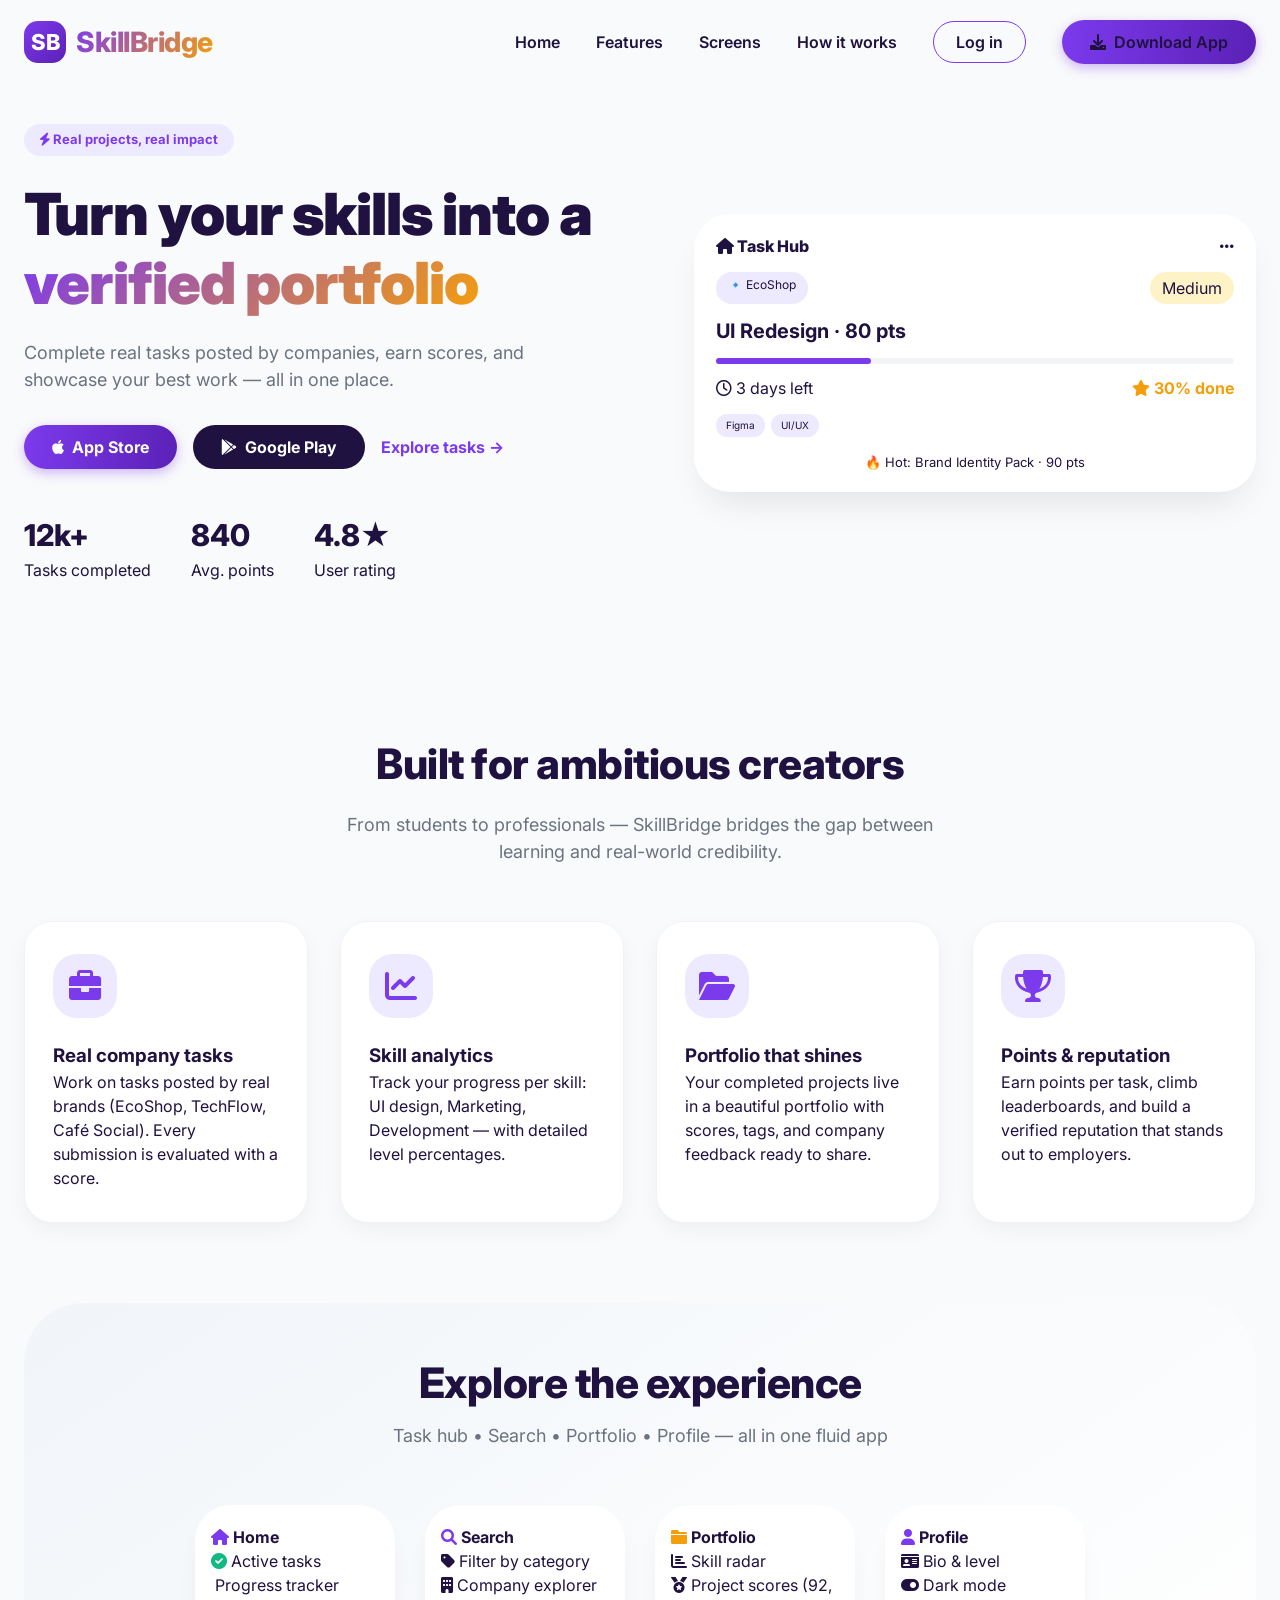
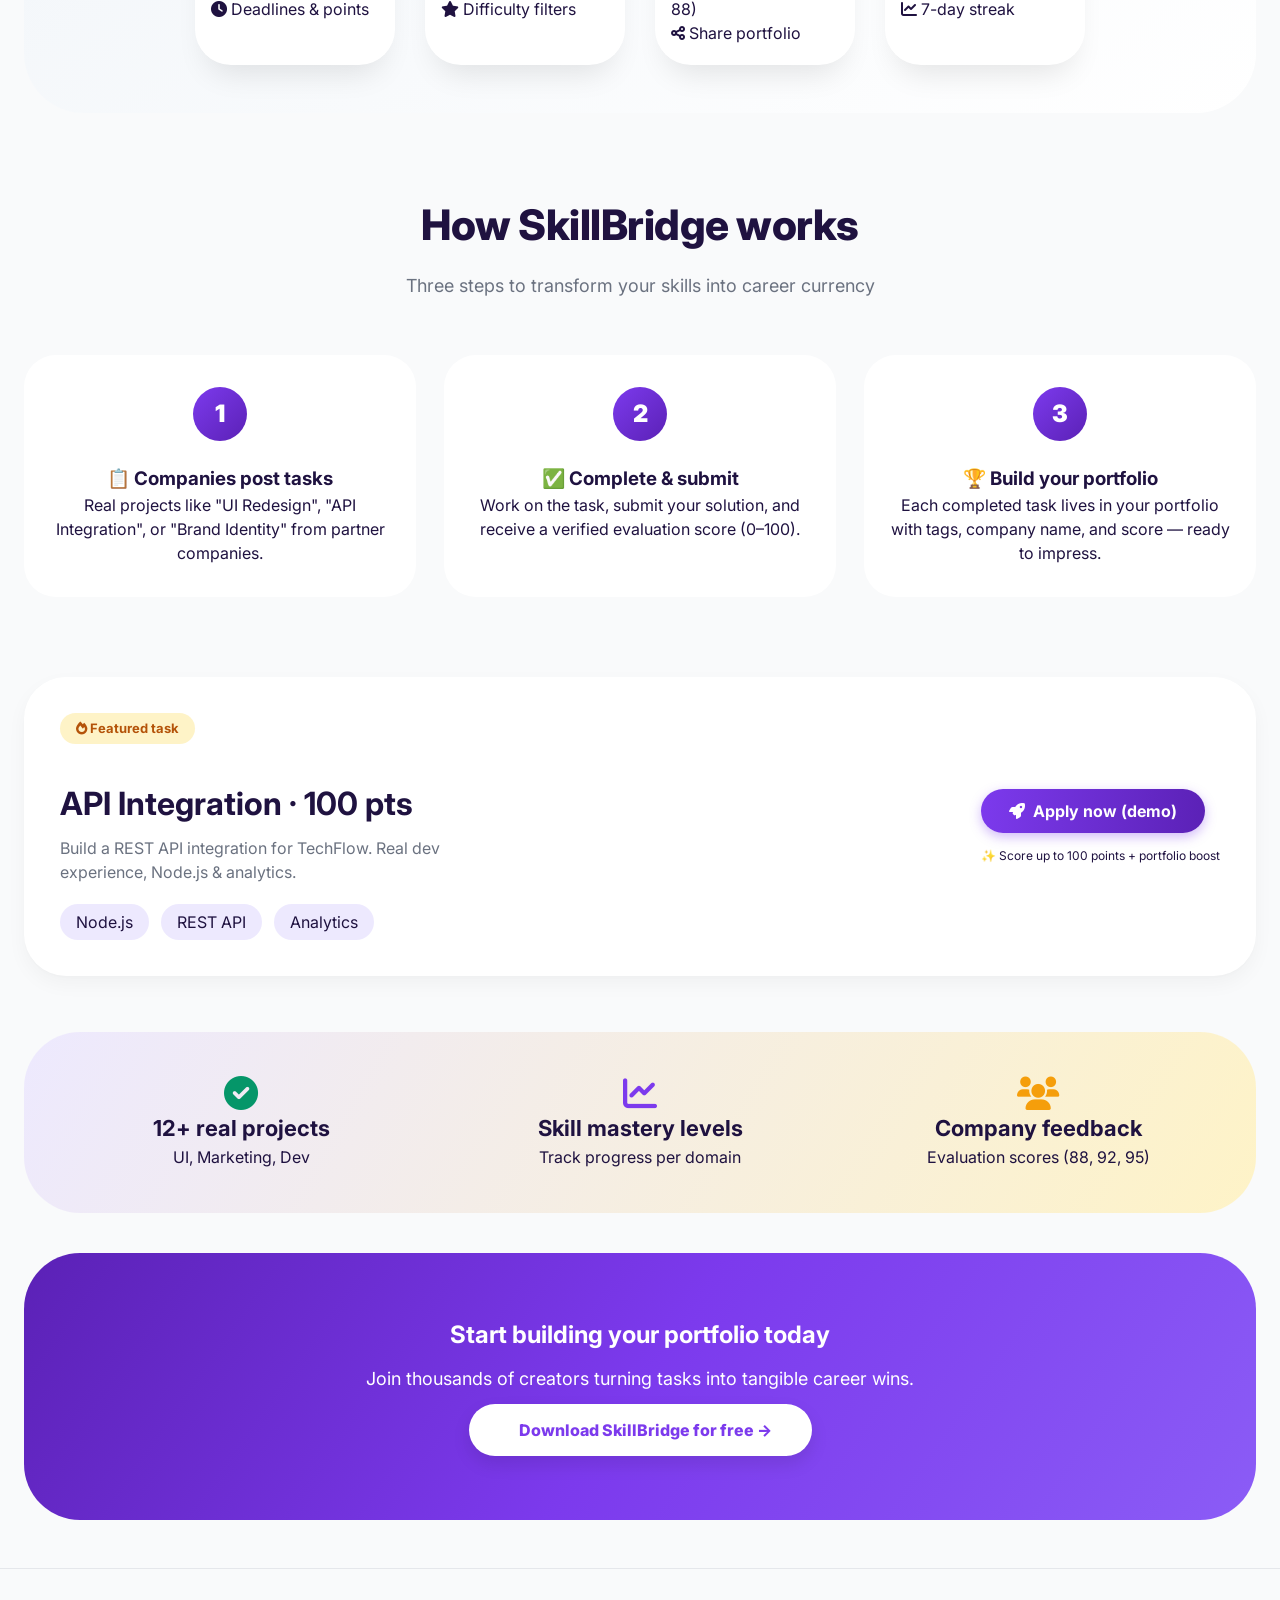
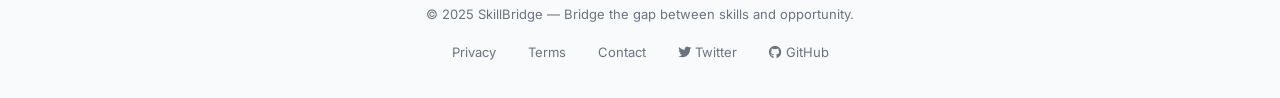
==== index.html @ 50654718 "Add files via upload" ====
<!DOCTYPE html>
<html lang="en">
<head>
  <meta charset="UTF-8">
  <meta name="viewport" content="width=device-width, initial-scale=1.0, viewport-fit=cover">
  <title>SkillBridge — Real Skills, Real Portfolio | Animated Website</title>
  <!-- Google Fonts + Inter -->
  <link href="https://fonts.googleapis.com/css2?family=Inter:opsz,wght@14..32,300;14..32,400;14..32,500;14..32,600;14..32,700;14..32,800;14..32,900&display=swap" rel="stylesheet">
  <!-- Font Awesome 6 -->
  <link rel="stylesheet" href="https://cdnjs.cloudflare.com/ajax/libs/font-awesome/6.0.0-beta3/css/all.min.css">
  <!-- AOS Library (Animate on Scroll) -->
  <link href="https://unpkg.com/aos@2.3.1/dist/aos.css" rel="stylesheet">
  <style>
    * {
      margin: 0;
      padding: 0;
      box-sizing: border-box;
    }

    body {
      font-family: 'Inter', sans-serif;
      background-color: #F9FAFB;
      color: #1F1240;
      line-height: 1.5;
      overflow-x: hidden;
    }

    /* design tokens */
    :root {
      --purple: #7C3AED;
      --purple-dark: #5B21B6;
      --purple-light: #EDE9FE;
      --gold: #F59E0B;
      --gold-light: #FEF3C7;
      --dark: #1F1240;
      --gray: #6B7280;
      --gray-bg: #F9FAFB;
      --white: #FFFFFF;
      --shadow-sm: 0 8px 20px rgba(0, 0, 0, 0.04), 0 2px 4px rgba(0, 0, 0, 0.02);
      --shadow-md: 0 20px 35px -12px rgba(0, 0, 0, 0.1);
      --transition-smooth: all 0.4s cubic-bezier(0.2, 0.9, 0.4, 1.1);
    }

    .container {
      max-width: 1280px;
      margin: 0 auto;
      padding: 0 24px;
    }

    /* animations & transitions */
    @keyframes float {
      0% { transform: translateY(0px); }
      50% { transform: translateY(-12px); }
      100% { transform: translateY(0px); }
    }

    @keyframes fadeInUp {
      from {
        opacity: 0;
        transform: translateY(40px);
      }
      to {
        opacity: 1;
        transform: translateY(0);
      }
    }

    @keyframes pulseGlow {
      0% { box-shadow: 0 0 0 0 rgba(124, 58, 237, 0.4); }
      70% { box-shadow: 0 0 0 12px rgba(124, 58, 237, 0); }
      100% { box-shadow: 0 0 0 0 rgba(124, 58, 237, 0); }
    }

    .animate-float {
      animation: float 4s ease-in-out infinite;
    }
    a{
      text-decoration: none;
    }
    /* navbar */
    .navbar {
      display: flex;
      justify-content: space-between;
      align-items: center;
      padding: 20px 0;
      flex-wrap: wrap;
      gap: 20px;
      transition: var(--transition-smooth);
    }

    .logo {
      display: flex;
      align-items: center;
      gap: 10px;
      cursor: pointer;
      transition: transform 0.2s ease;
    }
    .logo:hover { transform: scale(1.02); }

    .logo-icon {
      background: linear-gradient(135deg, var(--purple), var(--purple-dark));
      width: 42px;
      height: 42px;
      border-radius: 14px;
      display: flex;
      align-items: center;
      justify-content: center;
      font-weight: 800;
      font-size: 22px;
      color: white;
      transition: all 0.3s;
    }

    .logo-text {
      font-size: 28px;
      font-weight: 800;
      letter-spacing: -0.5px;
      background: linear-gradient(120deg, var(--purple), var(--gold));
      background-clip: text;
      -webkit-background-clip: text;
      color: transparent;
    }

    .nav-links {
      display: flex;
      gap: 36px;
      align-items: center;
      flex-wrap: wrap;
    }

    .nav-links a {
      text-decoration: none;
      font-weight: 600;
      color: var(--dark);
      transition: all 0.2s;
      position: relative;
    }

    .nav-links a:after {
      content: '';
      position: absolute;
      bottom: -6px;
      left: 0;
      width: 0%;
      height: 2px;
      background: var(--purple);
      transition: width 0.25s ease;
    }

    .nav-links a:hover:after {
      width: 100%;
    }

    .nav-links a:hover {
      color: var(--purple);
    }

    .btn-outline {
      border: 1.8px solid var(--purple);
      padding: 8px 22px;
      border-radius: 40px;
      color: var(--purple);
      background: transparent;
      font-weight: 700;
      transition: all 0.25s;
    }
    .btn-outline:hover {
      background: var(--purple);
      color: white;
      transform: translateY(-2px);
    }

    .btn-primary {
      background: linear-gradient(95deg, var(--purple), var(--purple-dark));
      color: white;
      padding: 10px 28px;
      border-radius: 40px;
      font-weight: 700;
      border: none;
      transition: all 0.3s ease;
      display: inline-flex;
      align-items: center;
      gap: 8px;
      box-shadow: 0 4px 12px rgba(124, 58, 237, 0.35);
      cursor: pointer;
    }
    .btn-primary:hover {
      transform: translateY(-3px);
      box-shadow: 0 12px 24px rgb(249, 248, 250);
   
    }

    /* Hero */
    .hero {
      display: flex;
      flex-wrap: wrap;
      align-items: center;
      justify-content: space-between;
      gap: 48px;
      padding: 40px 0 70px;
    }

    .hero-left {
      flex: 1.2;
      animation: fadeInUp 0.7s ease-out;
    }

    .hero-badge {
      background: var(--purple-light);
      display: inline-block;
      padding: 6px 16px;
      border-radius: 40px;
      color: var(--purple);
      font-weight: 700;
      font-size: 13px;
      margin-bottom: 24px;
      transition: all 0.2s;
    }

    .hero-left h1 {
      font-size: clamp(38px, 5vw, 58px);
      font-weight: 900;
      line-height: 1.2;
      letter-spacing: -1px;
      margin-bottom: 20px;
    }

    .gradient-text {
      background: linear-gradient(135deg, var(--purple), var(--gold));
      background-clip: text;
      -webkit-background-clip: text;
      color: transparent;
      animation: pulseGlow 2s infinite;
    }

    .hero-desc {
      font-size: 18px;
      color: var(--gray);
      max-width: 520px;
      margin-bottom: 32px;
      line-height: 1.5;
    }

    .cta-group {
      display: flex;
      flex-wrap: wrap;
      gap: 16px;
      align-items: center;
    }

    .hero-stats {
      display: flex;
      gap: 40px;
      margin-top: 44px;
    }

    .stat-block {
      transition: transform 0.2s;
    }
    .stat-block:hover { transform: translateY(-4px); }

    .stat-block h3 {
      font-size: 30px;
      font-weight: 800;
      color: var(--dark);
    }

    .hero-right {
      flex: 1;
      background: var(--white);
      border-radius: 36px;
      box-shadow: var(--shadow-md);
      padding: 20px 22px;
      transition: all 0.4s;
      animation: fadeInUp 0.7s 0.1s backwards;
    }
    .hero-right:hover {
      transform: scale(1.01) translateY(-5px);
      box-shadow: 0 28px 40px -18px rgba(0,0,0,0.2);
    }

    /* sections */
    .section {
      padding: 80px 0;
    }

    .section-title {
      text-align: center;
      font-size: clamp(28px, 4vw, 42px);
      font-weight: 800;
      letter-spacing: -0.5px;
      margin-bottom: 16px;
    }

    .section-sub {
      text-align: center;
      color: var(--gray);
      max-width: 620px;
      margin: 0 auto 56px;
      font-size: 18px;
    }

    .features-grid {
      display: grid;
      grid-template-columns: repeat(auto-fit, minmax(280px, 1fr));
      gap: 32px;
    }

    .feature-card {
      background: white;
      border-radius: 28px;
      padding: 32px 28px;
      transition: var(--transition-smooth);
      box-shadow: var(--shadow-sm);
      border: 1px solid #f0f2f8;
    }
    .feature-card:hover {
      transform: translateY(-10px);
      box-shadow: var(--shadow-md);
      border-color: var(--purple-light);
    }

    .feature-icon {
      background: var(--purple-light);
      width: 64px;
      height: 64px;
      border-radius: 24px;
      display: flex;
      align-items: center;
      justify-content: center;
      margin-bottom: 24px;
      font-size: 32px;
      color: var(--purple);
      transition: 0.3s;
    }
    .feature-card:hover .feature-icon {
      background: var(--purple);
      color: white;
      transform: rotateY(180deg);
    }

    /* screens showcase */
    .screens-showcase {
      background: linear-gradient(145deg, #F1F5F9, #FFFFFF);
      border-radius: 60px;
      padding: 48px 24px;
      transition: all 0.3s;
    }

    .mockup-phone-strip {
      display: flex;
      flex-wrap: wrap;
      justify-content: center;
      gap: 30px;
      margin-top: 20px;
    }

    .phone-mock {
      background: white;
      width: 200px;
      border-radius: 36px;
      padding: 20px 16px;
      box-shadow: 0 20px 30px -12px rgba(0,0,0,0.1);
      transition: all 0.35s ease;
      cursor: default;
    }
    .phone-mock:hover {
      transform: translateY(-12px) scale(1.02);
      box-shadow: 0 28px 36px -12px rgba(124,58,237,0.2);
    }

    .steps-container {
      display: flex;
      flex-wrap: wrap;
      justify-content: space-between;
      gap: 28px;
    }

    .step {
      flex: 1;
      background: white;
      border-radius: 32px;
      padding: 32px 24px;
      text-align: center;
      transition: all 0.3s;
    }
    .step:hover {
      transform: translateY(-8px);
      background: linear-gradient(145deg, #fff, #FCF7FF);
      box-shadow: var(--shadow-md);
    }

    .step-num {
      background: linear-gradient(135deg, var(--purple), var(--purple-dark));
      width: 54px;
      height: 54px;
      border-radius: 30px;
      display: inline-flex;
      align-items: center;
      justify-content: center;
      color: white;
      font-weight: 900;
      font-size: 24px;
      margin-bottom: 24px;
      transition: 0.2s;
    }

    /* CTA final */
    .cta-final {
      background: linear-gradient(125deg, var(--purple-dark), var(--purple), #8B5CF6);
      border-radius: 56px;
      padding: 64px 40px;
      text-align: center;
      color: white;
      margin-bottom: 48px;
      transition: transform 0.3s;
    }
    .cta-final:hover {
      transform: scale(1.01);
    }

    .btn-white {
      background: white;
      color: var(--purple);
      padding: 14px 40px;
      border-radius: 60px;
      font-weight: 800;
      display: inline-flex;
      align-items: center;
      gap: 10px;
      font-size: 16px;
      transition: all 0.3s;
      box-shadow: 0 8px 18px rgba(0,0,0,0.1);
    }
    .btn-white:hover {
      transform: translateY(-4px);
      gap: 14px;
      background: #fef9e8;
    }

    footer {
      border-top: 1px solid #E5E7EB;
      padding: 36px 0;
      text-align: center;
      color: var(--gray);
      font-size: 13px;
    }

    /* responsive */
    @media (max-width: 768px) {
      .container { padding: 0 20px; }
      .navbar { flex-direction: column; }
      .nav-links { justify-content: center; gap: 24px; }
      .hero { flex-direction: column; text-align: center; }
      .hero-desc { margin-left: auto; margin-right: auto; }
      .cta-group { justify-content: center; }
      .hero-stats { justify-content: center; }
      .steps-container { flex-direction: column; }
      .section { padding: 50px 0; }
      .phone-mock { width: 170px; }
    }

    @media (max-width: 480px) {
      .phone-mock { width: 140px; padding: 16px 12px; }
      .btn-primary, .btn-outline { padding: 6px 18px; font-size: 14px; }
    }

    /* loader animation */
    .loading-fade {
      animation: fadeIn 0.8s ease;
    }
    @keyframes fadeIn {
      from { opacity: 0; }
      to { opacity: 1; }
    }
  </style>
</head>
<body>

  <div class="container loading-fade">
    <!-- Navigation with animation on scroll handled by data-aos -->
    <div class="navbar" data-aos="fade-down" data-aos-duration="800">
      <div class="logo">
        <div class="logo-icon">SB</div>
        <div class="logo-text">SkillBridge</div>
      </div>
      <div class="nav-links">
        <a href="#">Home</a>
        <a href="#features">Features</a>
        <a href="#screens">Screens</a>
        <a href="#howitworks">How it works</a>
        <a href="#" class="btn-outline">Log in</a>
        <a href="#" class="btn-primary"><i class="fas fa-download"></i> Download App</a>
      </div>
    </div>

    <!-- Hero Section -->
    <div class="hero">
      <div class="hero-left" data-aos="fade-right" data-aos-duration="900">
        <span class="hero-badge"><i class="fas fa-bolt"></i> Real projects, real impact</span>
        <h1>Turn your skills into a <span class="gradient-text">verified portfolio</span></h1>
        <p class="hero-desc">Complete real tasks posted by companies, earn scores, and showcase your best work — all in one place.</p>
        <div class="cta-group">
          <a href="#" class="btn-primary"><i class="fab fa-apple"></i> App Store</a>
          <a href="#" class="btn-primary" style="background: #1F1240; box-shadow: none;"><i class="fab fa-google-play"></i> Google Play</a>
          <a href="#" style="color: var(--purple); font-weight: 700;">Explore tasks →</a>
        </div>
        <div class="hero-stats">
          <div class="stat-block"><h3>12k+</h3><p>Tasks completed</p></div>
          <div class="stat-block"><h3>840</h3><p>Avg. points</p></div>
          <div class="stat-block"><h3>4.8★</h3><p>User rating</p></div>
        </div>
      </div>
      <div class="hero-right animate-float" data-aos="fade-left" data-aos-duration="900">
        <div class="mockup-card">
          <div style="display: flex; justify-content: space-between; margin-bottom: 14px;">
            <span style="font-weight:800"><i class="fas fa-home"></i> Task Hub</span>
            <span><i class="fas fa-ellipsis-h"></i></span>
          </div>
          <div>
            <div style="display: flex; justify-content: space-between; margin-bottom: 12px;">
              <span style="background:#EDE9FE; padding:4px 12px; border-radius: 20px; font-size:12px;">🔹 EcoShop</span>
              <span style="background:#FEF3C7; padding:4px 12px; border-radius: 20px;">Medium</span>
            </div>
            <h3 style="font-size: 20px; margin-bottom: 12px;">UI Redesign · 80 pts</h3>
            <div style="height: 6px; background:#F3F4F6; border-radius: 10px; margin: 12px 0;"><div style="width:30%; height:6px; background:var(--purple); border-radius: 10px;"></div></div>
            <div style="display: flex; justify-content: space-between;"><span><i class="far fa-clock"></i> 3 days left</span><span style="font-weight:700; color:var(--gold)"><i class="fas fa-star"></i> 30% done</span></div>
            <div style="margin-top: 14px; display: flex; gap: 6px;"><span style="background:#EDE9FE; padding:4px 10px; border-radius: 20px; font-size:10px;">Figma</span><span style="background:#EDE9FE; padding:4px 10px; border-radius: 20px; font-size:10px;">UI/UX</span></div>
          </div>
        </div>
        <div style="margin-top: 16px; text-align: center; font-size: 13px;">🔥 Hot: Brand Identity Pack · 90 pts</div>
      </div>
    </div>
  </div>

  <!-- Features Section -->
  <div class="section" id="features">
    <div class="container">
      <div class="section-title" data-aos="fade-up">Built for ambitious creators</div>
      <div class="section-sub" data-aos="fade-up" data-aos-delay="100">From students to professionals — SkillBridge bridges the gap between learning and real-world credibility.</div>
      <div class="features-grid">
        <div class="feature-card" data-aos="zoom-in" data-aos-delay="150"><div class="feature-icon"><i class="fas fa-briefcase"></i></div><h3>Real company tasks</h3><p>Work on tasks posted by real brands (EcoShop, TechFlow, Café Social). Every submission is evaluated with a score.</p></div>
        <div class="feature-card" data-aos="zoom-in" data-aos-delay="250"><div class="feature-icon"><i class="fas fa-chart-line"></i></div><h3>Skill analytics</h3><p>Track your progress per skill: UI design, Marketing, Development — with detailed level percentages.</p></div>
        <div class="feature-card" data-aos="zoom-in" data-aos-delay="350"><div class="feature-icon"><i class="fas fa-folder-open"></i></div><h3>Portfolio that shines</h3><p>Your completed projects live in a beautiful portfolio with scores, tags, and company feedback ready to share.</p></div>
        <div class="feature-card" data-aos="zoom-in" data-aos-delay="450"><div class="feature-icon"><i class="fas fa-trophy"></i></div><h3>Points & reputation</h3><p>Earn points per task, climb leaderboards, and build a verified reputation that stands out to employers.</p></div>
      </div>
    </div>
  </div>

  <!-- Screens showcase -->
  <div class="container" id="screens">
    <div class="screens-showcase" data-aos="flip-up" data-aos-duration="800">
      <div class="section-title" style="margin-bottom: 8px;">Explore the experience</div>
      <div class="section-sub">Task hub • Search • Portfolio • Profile — all in one fluid app</div>
      <div class="mockup-phone-strip">
        <div class="phone-mock" data-aos="fade-up" data-aos-delay="100"><h4><i class="fas fa-home" style="color:#7C3AED;"></i> Home</h4><ul style="list-style:none"><li><i class="fas fa-check-circle" style="color:#10B981;"></i> Active tasks</li><li><i class="fas fa-chart-simple"></i> Progress tracker</li><li><i class="fas fa-clock"></i> Deadlines & points</li></ul></div>
        <div class="phone-mock" data-aos="fade-up" data-aos-delay="200"><h4><i class="fas fa-search" style="color:#7C3AED;"></i> Search</h4><ul style="list-style:none"><li><i class="fas fa-tag"></i> Filter by category</li><li><i class="fas fa-building"></i> Company explorer</li><li><i class="fas fa-star"></i> Difficulty filters</li></ul></div>
        <div class="phone-mock" data-aos="fade-up" data-aos-delay="300"><h4><i class="fas fa-folder" style="color:#F59E0B;"></i> Portfolio</h4><ul style="list-style:none"><li><i class="fas fa-chart-bar"></i> Skill radar</li><li><i class="fas fa-medal"></i> Project scores (92, 88)</li><li><i class="fas fa-share-alt"></i> Share portfolio</li></ul></div>
        <div class="phone-mock" data-aos="fade-up" data-aos-delay="400"><h4><i class="fas fa-user" style="color:#7C3AED;"></i> Profile</h4><ul style="list-style:none"><li><i class="fas fa-id-card"></i> Bio & level</li><li><i class="fas fa-toggle-on"></i> Dark mode</li><li><i class="fas fa-chart-line"></i> 7-day streak</li></ul></div>
      </div>
    </div>
  </div>

  <!-- How It Works -->
  <div class="section" id="howitworks">
    <div class="container">
      <div class="section-title" data-aos="fade-up">How SkillBridge works</div>
      <div class="section-sub" data-aos="fade-up">Three steps to transform your skills into career currency</div>
      <div class="steps-container">
        <div class="step" data-aos="fade-right" data-aos-delay="100"><div class="step-num">1</div><h3>📋 Companies post tasks</h3><p>Real projects like "UI Redesign", "API Integration", or "Brand Identity" from partner companies.</p></div>
        <div class="step" data-aos="fade-up" data-aos-delay="200"><div class="step-num">2</div><h3>✅ Complete & submit</h3><p>Work on the task, submit your solution, and receive a verified evaluation score (0–100).</p></div>
        <div class="step" data-aos="fade-left" data-aos-delay="300"><div class="step-num">3</div><h3>🏆 Build your portfolio</h3><p>Each completed task lives in your portfolio with tags, company name, and score — ready to impress.</p></div>
      </div>
    </div>
  </div>

  <!-- Live Task Preview (interactive animated) -->
  <div class="container">
    <div style="background: white; border-radius: 42px; padding: 36px; margin-bottom: 56px; box-shadow: var(--shadow-sm); transition: 0.3s;" data-aos="zoom-in-up">
      <div style="display: flex; flex-wrap: wrap; justify-content: space-between; align-items: center; gap: 28px;">
        <div>
          <span class="hero-badge" style="background: #FEF3C7; color:#B45309;"><i class="fas fa-fire"></i> Featured task</span>
          <h2 style="font-size: clamp(24px,4vw,32px); margin: 12px 0 8px;">API Integration · 100 pts</h2>
          <p style="color: var(--gray); max-width: 460px;">Build a REST API integration for TechFlow. Real dev experience, Node.js & analytics.</p>
          <div style="margin-top: 20px; display: flex; gap: 12px; flex-wrap: wrap;"><span style="background:#EDE9FE; padding:6px 16px; border-radius: 40px;">Node.js</span><span style="background:#EDE9FE; padding:6px 16px; border-radius: 40px;">REST API</span><span style="background:#EDE9FE; padding:6px 16px; border-radius: 40px;">Analytics</span></div>
        </div>
        <div>
          <div class="btn-primary" style="cursor: pointer; animation: pulseGlow 1.8s infinite;" onclick="alert('✨ Demo: You would apply to this real task!')"><i class="fas fa-rocket"></i> Apply now (demo)</div>
          <p style="font-size: 12px; margin-top: 14px;">✨ Score up to 100 points + portfolio boost</p>
        </div>
      </div>
    </div>
  </div>

  <!-- Stats highlight with transition -->
  <div class="container">
    <div style="display: flex; flex-wrap: wrap; gap: 28px; justify-content: space-between; background: linear-gradient(120deg, #EDE9FE, #FEF3C7); border-radius: 56px; padding: 44px 32px; margin-bottom: 40px;" data-aos="fade-up">
      <div style="flex:1; text-align: center;"><i class="fas fa-check-circle" style="color: #059669; font-size: 34px;"></i><br><strong style="font-size: 22px;">12+ real projects</strong><br><span>UI, Marketing, Dev</span></div>
      <div style="flex:1; text-align: center;"><i class="fas fa-chart-line" style="color: #7C3AED; font-size: 34px;"></i><br><strong style="font-size: 22px;">Skill mastery levels</strong><br><span>Track progress per domain</span></div>
      <div style="flex:1; text-align: center;"><i class="fas fa-users" style="color: #F59E0B; font-size: 34px;"></i><br><strong style="font-size: 22px;">Company feedback</strong><br><span>Evaluation scores (88, 92, 95)</span></div>
    </div>
  </div>

  <!-- Final CTA -->
  <div class="container">
    <div class="cta-final" data-aos="flip-left">
      <h2>Start building your portfolio today</h2>
      <p style="font-size: 18px; max-width: 560px; margin: 12px auto;">Join thousands of creators turning tasks into tangible career wins.</p>
      <div class="btn-white" style="cursor: pointer;" onclick="alert('🚀 SkillBridge – download available on iOS & Android!')"><i class="fab fa-expo"></i> Download SkillBridge for free →</div>
    </div>
  </div>

  <footer>
    <div class="container">
      <p>© 2025 SkillBridge — Bridge the gap between skills and opportunity.</p>
      <div style="margin-top: 18px; display: flex; justify-content: center; gap: 32px; flex-wrap: wrap;"><span>Privacy</span><span>Terms</span><span>Contact</span><span><i class="fab fa-twitter"></i> Twitter</span><span><i class="fab fa-github"></i> GitHub</span></div>
    </div>
  </footer>

  <!-- Scripts AOS + Smooth scroll -->
  <script src="https://unpkg.com/aos@2.3.1/dist/aos.js"></script>
  <script>
    AOS.init({
      duration: 800,
      once: true,
      offset: 100,
      easing: 'ease-out-cubic',
    });
    document.querySelectorAll('a[href^="#"]').forEach(anchor => {
      anchor.addEventListener('click', function(e) {
        const targetId = this.getAttribute('href');
        if (targetId === "#" || targetId === "") return;
        const targetElement = document.querySelector(targetId);
        if (targetElement) {
          e.preventDefault();
          targetElement.scrollIntoView({ behavior: 'smooth', block: 'start' });
        }
      });
    });
    // additional dynamic hover animations
    const btns = document.querySelectorAll('.btn-primary, .btn-white, .btn-outline');
    btns.forEach(btn => {
      btn.addEventListener('mouseenter', (e) => { e.currentTarget.style.transition = 'all 0.2s'; });
    });
  </script>
</body>
</html>
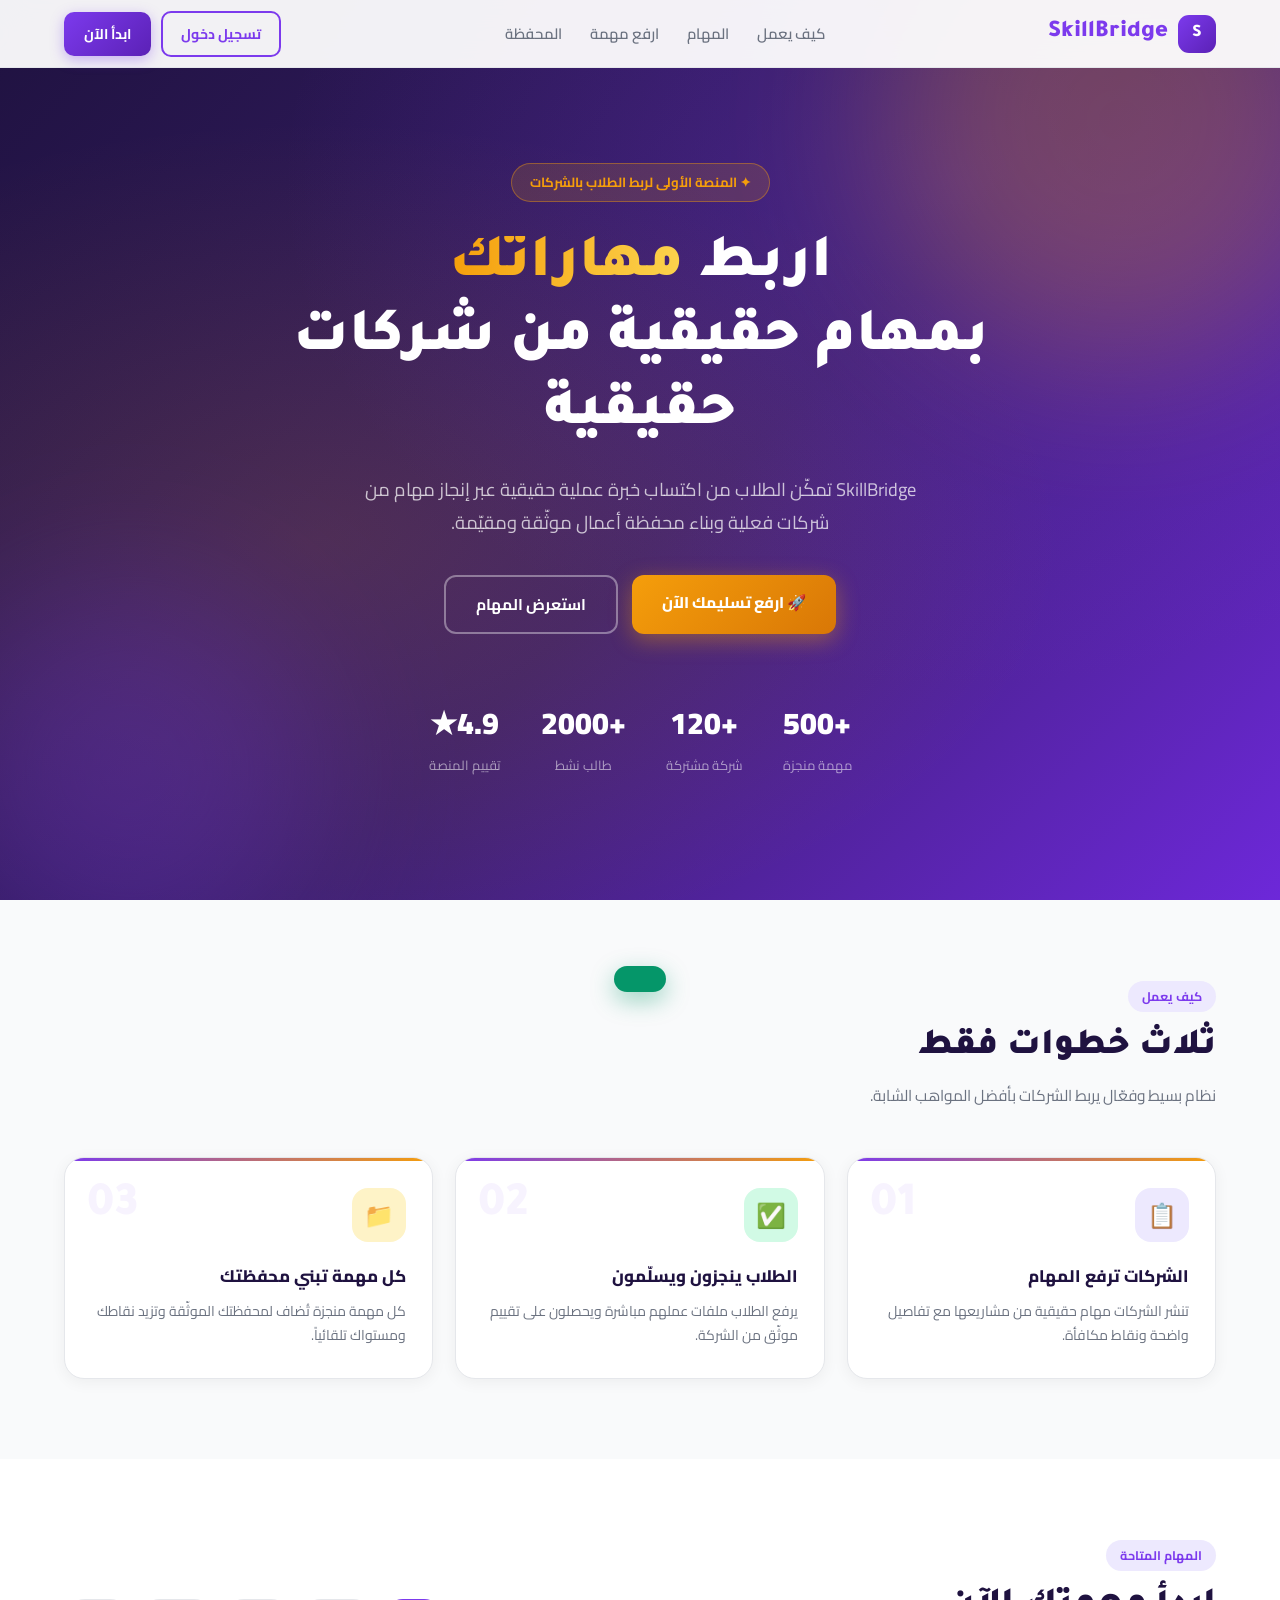
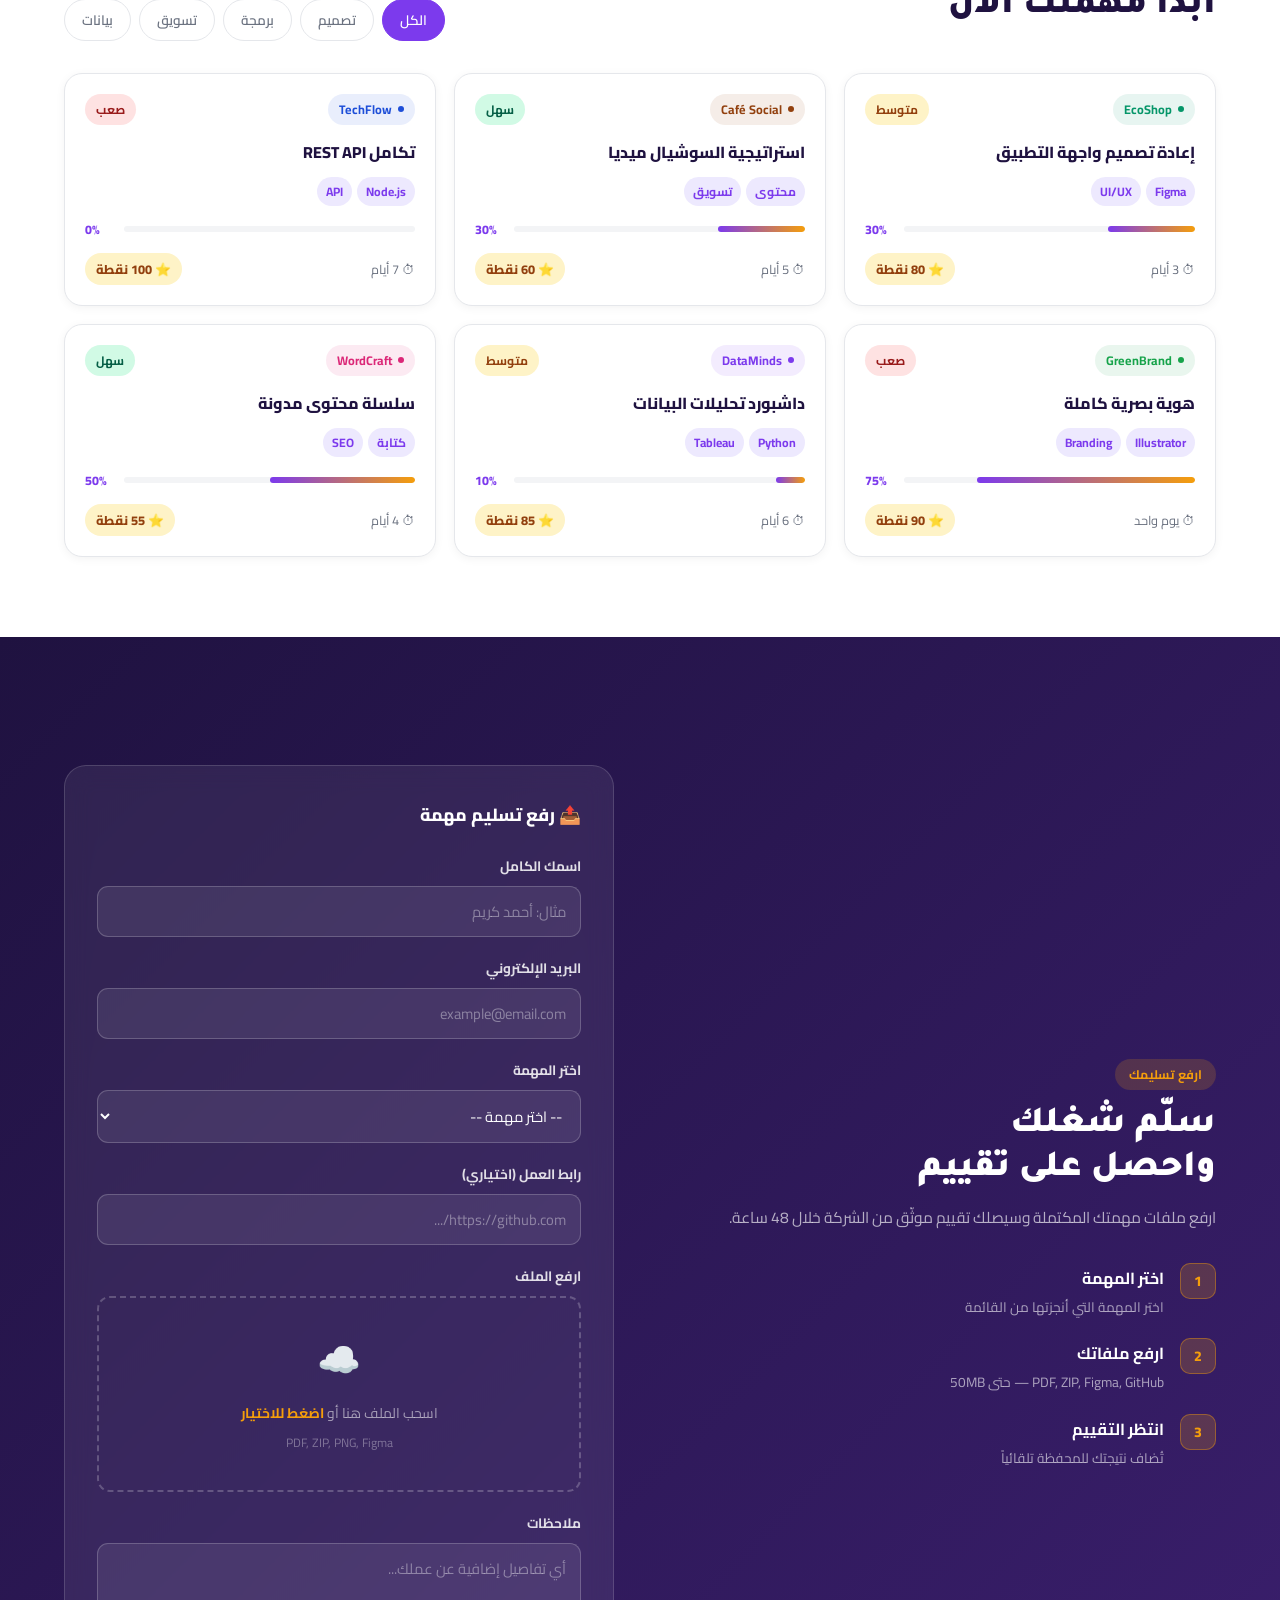
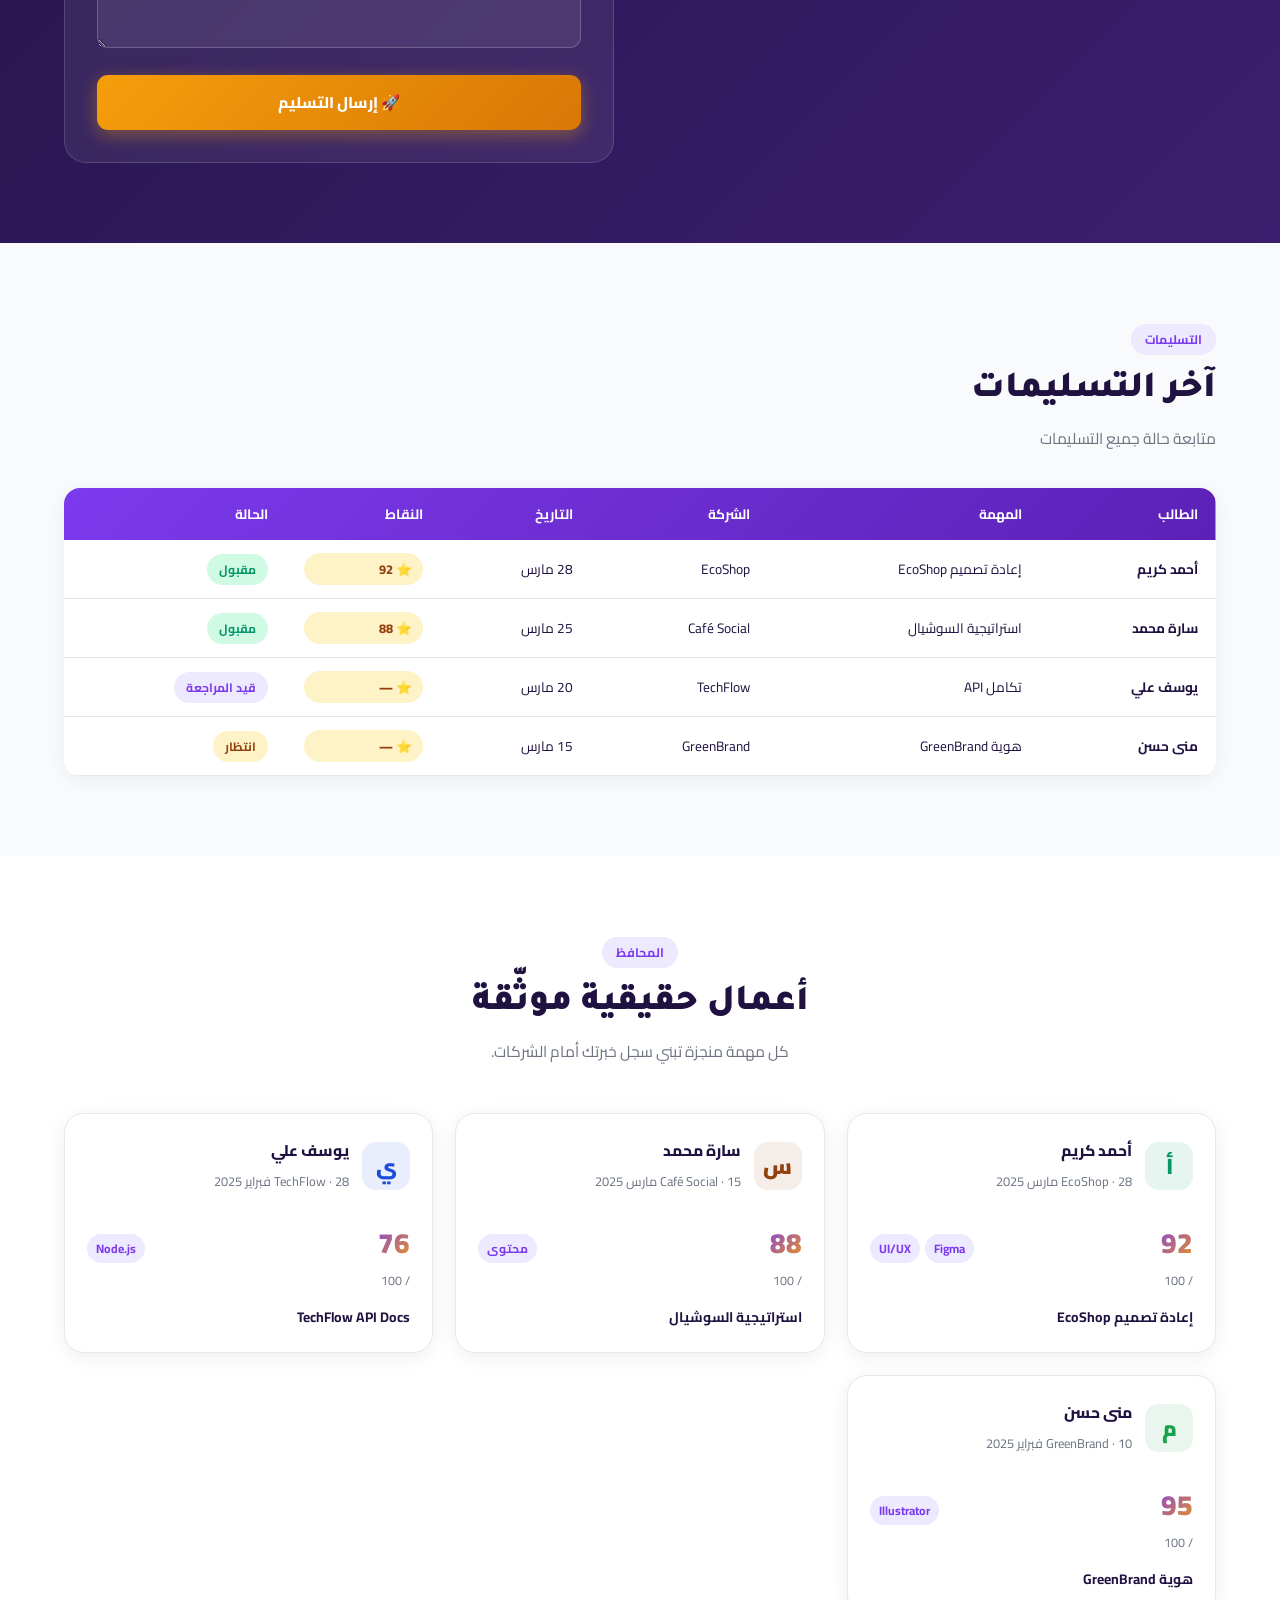
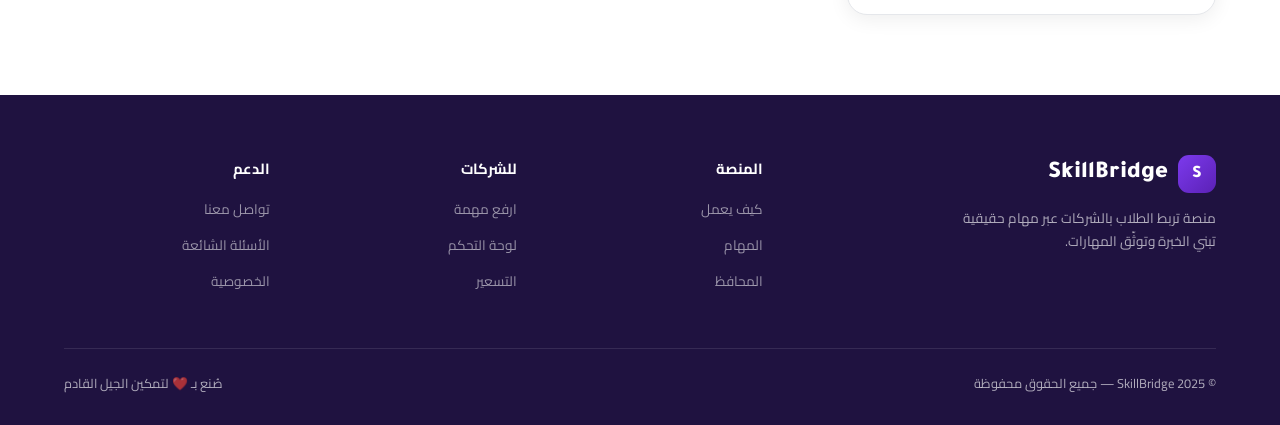
==== commit 9be05996: "Rename index (1).html to index.html" ====
--- a/index.html
+++ b/index.html
@@ -1,647 +1,496 @@
 <!DOCTYPE html>
-<html lang="en">
+<html lang="ar" dir="rtl">
 <head>
-  <meta charset="UTF-8">
-  <meta name="viewport" content="width=device-width, initial-scale=1.0, viewport-fit=cover">
-  <title>SkillBridge — Real Skills, Real Portfolio | Animated Website</title>
-  <!-- Google Fonts + Inter -->
-  <link href="https://fonts.googleapis.com/css2?family=Inter:opsz,wght@14..32,300;14..32,400;14..32,500;14..32,600;14..32,700;14..32,800;14..32,900&display=swap" rel="stylesheet">
-  <!-- Font Awesome 6 -->
-  <link rel="stylesheet" href="https://cdnjs.cloudflare.com/ajax/libs/font-awesome/6.0.0-beta3/css/all.min.css">
-  <!-- AOS Library (Animate on Scroll) -->
-  <link href="https://unpkg.com/aos@2.3.1/dist/aos.css" rel="stylesheet">
+  <meta charset="UTF-8" />
+  <meta name="viewport" content="width=device-width, initial-scale=1.0"/>
+  <title>SkillBridge — اربط مهاراتك بالواقع</title>
+  <link href="https://fonts.googleapis.com/css2?family=Cairo:wght@400;600;700;900&family=Tajawal:wght@400;500;700;800;900&display=swap" rel="stylesheet">
   <style>
-    * {
-      margin: 0;
-      padding: 0;
-      box-sizing: border-box;
+    :root {
+      --purple:#7C3AED; --purple-deep:#5B21B6; --purple-light:#EDE9FE;
+      --gold:#F59E0B; --gold-light:#FEF3C7; --gold-dark:#92400E;
+      --dark:#1F1240; --gray:#6B7280; --light-gray:#9CA3AF;
+      --bg:#F9FAFB; --white:#fff; --green:#059669; --green-light:#D1FAE5;
+      --red:#EF4444; --red-light:#FEE2E2; --border:#E5E7EB;
     }
-
-    body {
-      font-family: 'Inter', sans-serif;
-      background-color: #F9FAFB;
-      color: #1F1240;
-      line-height: 1.5;
-      overflow-x: hidden;
-    }
-
-    /* design tokens */
-    :root {
-      --purple: #7C3AED;
-      --purple-dark: #5B21B6;
-      --purple-light: #EDE9FE;
-      --gold: #F59E0B;
-      --gold-light: #FEF3C7;
-      --dark: #1F1240;
-      --gray: #6B7280;
-      --gray-bg: #F9FAFB;
-      --white: #FFFFFF;
-      --shadow-sm: 0 8px 20px rgba(0, 0, 0, 0.04), 0 2px 4px rgba(0, 0, 0, 0.02);
-      --shadow-md: 0 20px 35px -12px rgba(0, 0, 0, 0.1);
-      --transition-smooth: all 0.4s cubic-bezier(0.2, 0.9, 0.4, 1.1);
-    }
-
-    .container {
-      max-width: 1280px;
-      margin: 0 auto;
-      padding: 0 24px;
-    }
-
-    /* animations & transitions */
-    @keyframes float {
-      0% { transform: translateY(0px); }
-      50% { transform: translateY(-12px); }
-      100% { transform: translateY(0px); }
-    }
-
-    @keyframes fadeInUp {
-      from {
-        opacity: 0;
-        transform: translateY(40px);
-      }
-      to {
-        opacity: 1;
-        transform: translateY(0);
-      }
-    }
-
-    @keyframes pulseGlow {
-      0% { box-shadow: 0 0 0 0 rgba(124, 58, 237, 0.4); }
-      70% { box-shadow: 0 0 0 12px rgba(124, 58, 237, 0); }
-      100% { box-shadow: 0 0 0 0 rgba(124, 58, 237, 0); }
-    }
-
-    .animate-float {
-      animation: float 4s ease-in-out infinite;
-    }
-    a{
-      text-decoration: none;
-    }
-    /* navbar */
-    .navbar {
-      display: flex;
-      justify-content: space-between;
-      align-items: center;
-      padding: 20px 0;
-      flex-wrap: wrap;
-      gap: 20px;
-      transition: var(--transition-smooth);
-    }
-
-    .logo {
-      display: flex;
-      align-items: center;
-      gap: 10px;
-      cursor: pointer;
-      transition: transform 0.2s ease;
-    }
-    .logo:hover { transform: scale(1.02); }
-
-    .logo-icon {
-      background: linear-gradient(135deg, var(--purple), var(--purple-dark));
-      width: 42px;
-      height: 42px;
-      border-radius: 14px;
-      display: flex;
-      align-items: center;
-      justify-content: center;
-      font-weight: 800;
-      font-size: 22px;
-      color: white;
-      transition: all 0.3s;
-    }
-
-    .logo-text {
-      font-size: 28px;
-      font-weight: 800;
-      letter-spacing: -0.5px;
-      background: linear-gradient(120deg, var(--purple), var(--gold));
-      background-clip: text;
-      -webkit-background-clip: text;
-      color: transparent;
-    }
-
-    .nav-links {
-      display: flex;
-      gap: 36px;
-      align-items: center;
-      flex-wrap: wrap;
-    }
-
-    .nav-links a {
-      text-decoration: none;
-      font-weight: 600;
-      color: var(--dark);
-      transition: all 0.2s;
-      position: relative;
-    }
-
-    .nav-links a:after {
-      content: '';
-      position: absolute;
-      bottom: -6px;
-      left: 0;
-      width: 0%;
-      height: 2px;
-      background: var(--purple);
-      transition: width 0.25s ease;
-    }
-
-    .nav-links a:hover:after {
-      width: 100%;
-    }
-
-    .nav-links a:hover {
-      color: var(--purple);
-    }
-
-    .btn-outline {
-      border: 1.8px solid var(--purple);
-      padding: 8px 22px;
-      border-radius: 40px;
-      color: var(--purple);
-      background: transparent;
-      font-weight: 700;
-      transition: all 0.25s;
-    }
-    .btn-outline:hover {
-      background: var(--purple);
-      color: white;
-      transform: translateY(-2px);
-    }
-
-    .btn-primary {
-      background: linear-gradient(95deg, var(--purple), var(--purple-dark));
-      color: white;
-      padding: 10px 28px;
-      border-radius: 40px;
-      font-weight: 700;
-      border: none;
-      transition: all 0.3s ease;
-      display: inline-flex;
-      align-items: center;
-      gap: 8px;
-      box-shadow: 0 4px 12px rgba(124, 58, 237, 0.35);
-      cursor: pointer;
-    }
-    .btn-primary:hover {
-      transform: translateY(-3px);
-      box-shadow: 0 12px 24px rgb(249, 248, 250);
-   
-    }
-
-    /* Hero */
-    .hero {
-      display: flex;
-      flex-wrap: wrap;
-      align-items: center;
-      justify-content: space-between;
-      gap: 48px;
-      padding: 40px 0 70px;
-    }
-
-    .hero-left {
-      flex: 1.2;
-      animation: fadeInUp 0.7s ease-out;
-    }
-
-    .hero-badge {
-      background: var(--purple-light);
-      display: inline-block;
-      padding: 6px 16px;
-      border-radius: 40px;
-      color: var(--purple);
-      font-weight: 700;
-      font-size: 13px;
-      margin-bottom: 24px;
-      transition: all 0.2s;
-    }
-
-    .hero-left h1 {
-      font-size: clamp(38px, 5vw, 58px);
-      font-weight: 900;
-      line-height: 1.2;
-      letter-spacing: -1px;
-      margin-bottom: 20px;
-    }
-
-    .gradient-text {
-      background: linear-gradient(135deg, var(--purple), var(--gold));
-      background-clip: text;
-      -webkit-background-clip: text;
-      color: transparent;
-      animation: pulseGlow 2s infinite;
-    }
-
-    .hero-desc {
-      font-size: 18px;
-      color: var(--gray);
-      max-width: 520px;
-      margin-bottom: 32px;
-      line-height: 1.5;
-    }
-
-    .cta-group {
-      display: flex;
-      flex-wrap: wrap;
-      gap: 16px;
-      align-items: center;
-    }
-
-    .hero-stats {
-      display: flex;
-      gap: 40px;
-      margin-top: 44px;
-    }
-
-    .stat-block {
-      transition: transform 0.2s;
-    }
-    .stat-block:hover { transform: translateY(-4px); }
-
-    .stat-block h3 {
-      font-size: 30px;
-      font-weight: 800;
-      color: var(--dark);
-    }
-
-    .hero-right {
-      flex: 1;
-      background: var(--white);
-      border-radius: 36px;
-      box-shadow: var(--shadow-md);
-      padding: 20px 22px;
-      transition: all 0.4s;
-      animation: fadeInUp 0.7s 0.1s backwards;
-    }
-    .hero-right:hover {
-      transform: scale(1.01) translateY(-5px);
-      box-shadow: 0 28px 40px -18px rgba(0,0,0,0.2);
-    }
-
-    /* sections */
-    .section {
-      padding: 80px 0;
-    }
-
-    .section-title {
-      text-align: center;
-      font-size: clamp(28px, 4vw, 42px);
-      font-weight: 800;
-      letter-spacing: -0.5px;
-      margin-bottom: 16px;
-    }
-
-    .section-sub {
-      text-align: center;
-      color: var(--gray);
-      max-width: 620px;
-      margin: 0 auto 56px;
-      font-size: 18px;
-    }
-
-    .features-grid {
-      display: grid;
-      grid-template-columns: repeat(auto-fit, minmax(280px, 1fr));
-      gap: 32px;
-    }
-
-    .feature-card {
-      background: white;
-      border-radius: 28px;
-      padding: 32px 28px;
-      transition: var(--transition-smooth);
-      box-shadow: var(--shadow-sm);
-      border: 1px solid #f0f2f8;
-    }
-    .feature-card:hover {
-      transform: translateY(-10px);
-      box-shadow: var(--shadow-md);
-      border-color: var(--purple-light);
-    }
-
-    .feature-icon {
-      background: var(--purple-light);
-      width: 64px;
-      height: 64px;
-      border-radius: 24px;
-      display: flex;
-      align-items: center;
-      justify-content: center;
-      margin-bottom: 24px;
-      font-size: 32px;
-      color: var(--purple);
-      transition: 0.3s;
-    }
-    .feature-card:hover .feature-icon {
-      background: var(--purple);
-      color: white;
-      transform: rotateY(180deg);
-    }
-
-    /* screens showcase */
-    .screens-showcase {
-      background: linear-gradient(145deg, #F1F5F9, #FFFFFF);
-      border-radius: 60px;
-      padding: 48px 24px;
-      transition: all 0.3s;
-    }
-
-    .mockup-phone-strip {
-      display: flex;
-      flex-wrap: wrap;
-      justify-content: center;
-      gap: 30px;
-      margin-top: 20px;
-    }
-
-    .phone-mock {
-      background: white;
-      width: 200px;
-      border-radius: 36px;
-      padding: 20px 16px;
-      box-shadow: 0 20px 30px -12px rgba(0,0,0,0.1);
-      transition: all 0.35s ease;
-      cursor: default;
-    }
-    .phone-mock:hover {
-      transform: translateY(-12px) scale(1.02);
-      box-shadow: 0 28px 36px -12px rgba(124,58,237,0.2);
-    }
-
-    .steps-container {
-      display: flex;
-      flex-wrap: wrap;
-      justify-content: space-between;
-      gap: 28px;
-    }
-
-    .step {
-      flex: 1;
-      background: white;
-      border-radius: 32px;
-      padding: 32px 24px;
-      text-align: center;
-      transition: all 0.3s;
-    }
-    .step:hover {
-      transform: translateY(-8px);
-      background: linear-gradient(145deg, #fff, #FCF7FF);
-      box-shadow: var(--shadow-md);
-    }
-
-    .step-num {
-      background: linear-gradient(135deg, var(--purple), var(--purple-dark));
-      width: 54px;
-      height: 54px;
-      border-radius: 30px;
-      display: inline-flex;
-      align-items: center;
-      justify-content: center;
-      color: white;
-      font-weight: 900;
-      font-size: 24px;
-      margin-bottom: 24px;
-      transition: 0.2s;
-    }
-
-    /* CTA final */
-    .cta-final {
-      background: linear-gradient(125deg, var(--purple-dark), var(--purple), #8B5CF6);
-      border-radius: 56px;
-      padding: 64px 40px;
-      text-align: center;
-      color: white;
-      margin-bottom: 48px;
-      transition: transform 0.3s;
-    }
-    .cta-final:hover {
-      transform: scale(1.01);
-    }
-
-    .btn-white {
-      background: white;
-      color: var(--purple);
-      padding: 14px 40px;
-      border-radius: 60px;
-      font-weight: 800;
-      display: inline-flex;
-      align-items: center;
-      gap: 10px;
-      font-size: 16px;
-      transition: all 0.3s;
-      box-shadow: 0 8px 18px rgba(0,0,0,0.1);
-    }
-    .btn-white:hover {
-      transform: translateY(-4px);
-      gap: 14px;
-      background: #fef9e8;
-    }
-
-    footer {
-      border-top: 1px solid #E5E7EB;
-      padding: 36px 0;
-      text-align: center;
-      color: var(--gray);
-      font-size: 13px;
-    }
-
-    /* responsive */
-    @media (max-width: 768px) {
-      .container { padding: 0 20px; }
-      .navbar { flex-direction: column; }
-      .nav-links { justify-content: center; gap: 24px; }
-      .hero { flex-direction: column; text-align: center; }
-      .hero-desc { margin-left: auto; margin-right: auto; }
-      .cta-group { justify-content: center; }
-      .hero-stats { justify-content: center; }
-      .steps-container { flex-direction: column; }
-      .section { padding: 50px 0; }
-      .phone-mock { width: 170px; }
-    }
-
-    @media (max-width: 480px) {
-      .phone-mock { width: 140px; padding: 16px 12px; }
-      .btn-primary, .btn-outline { padding: 6px 18px; font-size: 14px; }
-    }
-
-    /* loader animation */
-    .loading-fade {
-      animation: fadeIn 0.8s ease;
-    }
-    @keyframes fadeIn {
-      from { opacity: 0; }
-      to { opacity: 1; }
+    *{margin:0;padding:0;box-sizing:border-box;}
+    html{scroll-behavior:smooth;}
+    body{font-family:'Cairo',sans-serif;background:var(--bg);color:var(--dark);overflow-x:hidden;}
+
+    /* ── NAV ── */
+    nav{position:fixed;top:0;left:0;right:0;z-index:100;background:rgba(255,255,255,.94);backdrop-filter:blur(14px);border-bottom:1px solid var(--border);padding:0 5%;display:flex;align-items:center;justify-content:space-between;height:68px;transition:box-shadow .3s;}
+    nav.scrolled{box-shadow:0 4px 24px rgba(124,58,237,.1);}
+    .logo{display:flex;align-items:center;gap:10px;text-decoration:none;font-family:'Tajawal',sans-serif;font-size:1.5rem;font-weight:900;color:var(--purple);}
+    .logo-icon{width:38px;height:38px;border-radius:11px;background:linear-gradient(135deg,var(--purple),var(--purple-deep));display:flex;align-items:center;justify-content:center;color:#fff;font-size:1.1rem;font-weight:900;}
+    .nav-links{display:flex;align-items:center;gap:28px;}
+    .nav-links a{text-decoration:none;color:var(--gray);font-weight:600;font-size:.93rem;transition:color .2s;}
+    .nav-links a:hover{color:var(--purple);}
+    .nav-btns{display:flex;gap:10px;align-items:center;}
+    .btn-ghost{padding:8px 18px;border-radius:10px;border:2px solid var(--purple);color:var(--purple);font-weight:700;font-size:.88rem;cursor:pointer;background:transparent;text-decoration:none;transition:all .2s;font-family:'Cairo',sans-serif;}
+    .btn-ghost:hover{background:var(--purple-light);}
+    .btn-solid{padding:9px 20px;border-radius:10px;background:linear-gradient(135deg,var(--purple),var(--purple-deep));color:#fff;font-weight:700;font-size:.88rem;cursor:pointer;border:none;text-decoration:none;box-shadow:0 4px 14px rgba(124,58,237,.35);transition:transform .2s,box-shadow .2s;font-family:'Cairo',sans-serif;}
+    .btn-solid:hover{transform:translateY(-2px);box-shadow:0 8px 20px rgba(124,58,237,.4);}
+    .burger{display:none;flex-direction:column;gap:5px;cursor:pointer;padding:4px;}
+    .burger span{width:24px;height:2px;background:var(--dark);border-radius:2px;transition:.3s;}
+
+    /* ── HERO ── */
+    .hero{min-height:100vh;background:linear-gradient(135deg,#1F1240 0%,#3B1F6E 55%,#6D28D9 100%);display:flex;align-items:center;justify-content:center;text-align:center;padding:110px 5% 70px;position:relative;overflow:hidden;}
+    .hero-bg{position:absolute;inset:0;background:radial-gradient(ellipse at 25% 60%,rgba(245,158,11,.14) 0%,transparent 55%),radial-gradient(ellipse at 75% 20%,rgba(124,58,237,.25) 0%,transparent 50%);pointer-events:none;}
+    .blob{position:absolute;border-radius:50%;filter:blur(80px);opacity:.25;pointer-events:none;}
+    .blob-1{width:480px;height:480px;background:var(--gold);top:-120px;right:-80px;animation:float 8s ease-in-out infinite;}
+    .blob-2{width:380px;height:380px;background:#7C3AED;bottom:-60px;left:-60px;animation:float 10s ease-in-out infinite reverse;}
+    @keyframes float{0%,100%{transform:translateY(0);}50%{transform:translateY(-20px);}}
+    .hero-inner{position:relative;z-index:1;max-width:820px;}
+    .hero-badge{display:inline-flex;align-items:center;gap:8px;background:rgba(245,158,11,.15);border:1px solid rgba(245,158,11,.4);color:var(--gold);padding:6px 18px;border-radius:99px;font-size:.83rem;font-weight:700;margin-bottom:28px;animation:fadeD .5s ease both;}
+    .hero h1{font-family:'Tajawal',sans-serif;font-size:clamp(2rem,6vw,3.8rem);font-weight:900;color:#fff;line-height:1.22;margin-bottom:20px;animation:fadeD .5s .15s ease both;}
+    .hero h1 em{font-style:normal;background:linear-gradient(90deg,var(--gold),#FCD34D);-webkit-background-clip:text;-webkit-text-fill-color:transparent;}
+    .hero p{font-size:clamp(.95rem,2.4vw,1.15rem);color:rgba(255,255,255,.72);line-height:1.8;max-width:580px;margin:0 auto 36px;animation:fadeD .5s .3s ease both;}
+    .hero-actions{display:flex;gap:14px;justify-content:center;flex-wrap:wrap;animation:fadeD .5s .45s ease both;}
+    .btn-gold{padding:13px 30px;border-radius:12px;background:linear-gradient(135deg,var(--gold),#D97706);color:#fff;font-weight:800;font-size:.97rem;text-decoration:none;border:none;cursor:pointer;box-shadow:0 6px 22px rgba(245,158,11,.4);transition:transform .2s,box-shadow .2s;font-family:'Cairo',sans-serif;}
+    .btn-gold:hover{transform:translateY(-3px);box-shadow:0 10px 28px rgba(245,158,11,.5);}
+    .btn-outline-white{padding:13px 30px;border-radius:12px;border:2px solid rgba(255,255,255,.38);color:#fff;font-weight:700;font-size:.97rem;text-decoration:none;transition:background .2s,border-color .2s;}
+    .btn-outline-white:hover{background:rgba(255,255,255,.1);border-color:rgba(255,255,255,.7);}
+    .hero-stats{display:flex;gap:40px;justify-content:center;margin-top:60px;flex-wrap:wrap;animation:fadeU .5s .6s ease both;}
+    .hstat .num{font-size:1.9rem;font-weight:900;color:#fff;}
+    .hstat .lbl{font-size:.82rem;color:rgba(255,255,255,.55);margin-top:2px;}
+    @keyframes fadeD{from{opacity:0;transform:translateY(-18px);}to{opacity:1;transform:translateY(0);}}
+    @keyframes fadeU{from{opacity:0;transform:translateY(18px);}to{opacity:1;transform:translateY(0);}}
+
+    /* ── SECTIONS ── */
+    .sec{padding:80px 5%;}
+    .sec-white{background:var(--white);}
+    .sec-dark{background:linear-gradient(135deg,#1F1240,#3B1F6E);color:#fff;}
+    .chip{display:inline-block;background:var(--purple-light);color:var(--purple);padding:4px 14px;border-radius:99px;font-size:.78rem;font-weight:700;margin-bottom:14px;}
+    .chip-gold{background:rgba(245,158,11,.18);color:var(--gold);}
+    .sec-title{font-family:'Tajawal',sans-serif;font-size:clamp(1.55rem,4vw,2.3rem);font-weight:900;margin-bottom:12px;}
+    .sec-sub{color:var(--gray);font-size:.97rem;line-height:1.75;max-width:500px;}
+    .sec-sub-white{color:rgba(255,255,255,.65);}
+
+    /* ── HOW ── */
+    .how-grid{display:grid;grid-template-columns:repeat(auto-fit,minmax(250px,1fr));gap:22px;margin-top:48px;}
+    .how-card{background:var(--white);border-radius:20px;padding:30px 26px;border:1px solid var(--border);box-shadow:0 3px 16px rgba(0,0,0,.055);position:relative;overflow:hidden;transition:transform .3s,box-shadow .3s;}
+    .how-card::before{content:'';position:absolute;top:0;left:0;right:0;height:3px;background:linear-gradient(90deg,var(--purple),var(--gold));}
+    .how-card:hover{transform:translateY(-6px);box-shadow:0 16px 40px rgba(124,58,237,.11);}
+    .how-num{position:absolute;top:20px;left:22px;font-size:3rem;font-weight:900;color:rgba(124,58,237,.06);font-family:'Tajawal',sans-serif;}
+    .how-icon{width:54px;height:54px;border-radius:16px;display:flex;align-items:center;justify-content:center;font-size:1.5rem;margin-bottom:18px;}
+    .how-card h3{font-size:1.05rem;font-weight:800;margin-bottom:8px;}
+    .how-card p{font-size:.875rem;color:var(--gray);line-height:1.7;}
+
+    /* ── TASKS ── */
+    .tasks-head{display:flex;align-items:flex-end;justify-content:space-between;flex-wrap:wrap;gap:16px;margin-bottom:32px;}
+    .filters{display:flex;gap:8px;flex-wrap:wrap;}
+    .ftab{padding:7px 17px;border-radius:99px;border:1.5px solid var(--border);background:transparent;font-size:.85rem;font-weight:600;color:var(--gray);cursor:pointer;font-family:'Cairo',sans-serif;transition:all .2s;}
+    .ftab.active,.ftab:hover{background:var(--purple);border-color:var(--purple);color:#fff;}
+    .tasks-grid{display:grid;grid-template-columns:repeat(auto-fill,minmax(295px,1fr));gap:18px;}
+    .tcard{background:var(--white);border-radius:18px;padding:20px;border:1.5px solid var(--border);box-shadow:0 2px 10px rgba(0,0,0,.05);transition:transform .3s,box-shadow .3s,border-color .3s;cursor:pointer;}
+    .tcard:hover{transform:translateY(-4px);box-shadow:0 12px 32px rgba(124,58,237,.1);border-color:var(--purple-light);}
+    .tcard-top{display:flex;justify-content:space-between;align-items:center;margin-bottom:12px;}
+    .cbadge{display:flex;align-items:center;gap:6px;padding:4px 11px;border-radius:99px;font-size:.78rem;font-weight:700;}
+    .cdot{width:6px;height:6px;border-radius:50%;}
+    .dbadge{padding:4px 11px;border-radius:99px;font-size:.76rem;font-weight:700;}
+    .de{background:#D1FAE5;color:#065F46;} .dm{background:var(--gold-light);color:var(--gold-dark);} .dh{background:var(--red-light);color:#991B1B;}
+    .ttitle{font-size:1rem;font-weight:800;margin-bottom:10px;}
+    .tags{display:flex;flex-wrap:wrap;gap:5px;margin-bottom:12px;}
+    .tag{padding:3px 9px;border-radius:99px;background:var(--purple-light);color:var(--purple);font-size:.76rem;font-weight:700;}
+    .prow{display:flex;align-items:center;gap:9px;margin-bottom:12px;}
+    .pbar{flex:1;height:6px;background:#F3F4F6;border-radius:99px;overflow:hidden;}
+    .pfill{height:100%;background:linear-gradient(90deg,var(--purple),var(--gold));border-radius:99px;}
+    .ppct{font-size:.78rem;font-weight:800;color:var(--purple);min-width:30px;text-align:left;}
+    .tfoot{display:flex;justify-content:space-between;align-items:center;}
+    .dl{font-size:.8rem;color:var(--gray);}
+    .pts{display:flex;align-items:center;gap:4px;background:var(--gold-light);padding:4px 11px;border-radius:99px;font-size:.8rem;font-weight:800;color:var(--gold-dark);}
+
+    /* ── UPLOAD ── */
+    .upload-grid{display:grid;grid-template-columns:1fr 1fr;gap:52px;align-items:center;margin-top:48px;}
+    .upload-steps{display:flex;flex-direction:column;gap:20px;margin-top:32px;}
+    .ustep{display:flex;gap:16px;align-items:flex-start;}
+    .unum{width:36px;height:36px;border-radius:10px;flex-shrink:0;background:rgba(245,158,11,.2);border:1px solid rgba(245,158,11,.4);color:var(--gold);font-weight:800;display:flex;align-items:center;justify-content:center;font-size:.88rem;}
+    .utext h4{font-weight:700;margin-bottom:4px;}
+    .utext p{font-size:.85rem;color:rgba(255,255,255,.6);line-height:1.6;}
+    .form-wrap{background:rgba(255,255,255,.07);border:1px solid rgba(255,255,255,.15);border-radius:22px;padding:32px;backdrop-filter:blur(12px);}
+    .form-wrap h3{font-weight:800;font-size:1.1rem;margin-bottom:22px;}
+    .fg{margin-bottom:18px;}
+    .fg label{display:block;font-size:.85rem;font-weight:700;margin-bottom:7px;color:rgba(255,255,255,.85);}
+    .fc{width:100%;padding:11px 14px;border-radius:11px;border:1.5px solid rgba(255,255,255,.2);background:rgba(255,255,255,.08);color:#fff;font-size:.92rem;font-family:'Cairo',sans-serif;outline:none;transition:border-color .2s,background .2s;}
+    .fc::placeholder{color:rgba(255,255,255,.38);}
+    .fc:focus{border-color:var(--gold);background:rgba(255,255,255,.12);}
+    select.fc option{background:#2D1B69;color:#fff;}
+    .drop{border:2px dashed rgba(255,255,255,.22);border-radius:13px;padding:28px;text-align:center;cursor:pointer;transition:border-color .2s,background .2s;}
+    .drop:hover,.drop.over{border-color:var(--gold);background:rgba(245,158,11,.07);}
+    .drop-ico{font-size:2.2rem;margin-bottom:8px;}
+    .drop p{font-size:.87rem;color:rgba(255,255,255,.55);}
+    .drop strong{color:var(--gold);}
+    #fName{margin-top:8px;font-size:.82rem;color:var(--gold);font-weight:600;}
+    .btn-send{width:100%;padding:13px;border-radius:11px;background:linear-gradient(135deg,var(--gold),#D97706);color:#fff;font-weight:800;font-size:.97rem;border:none;cursor:pointer;font-family:'Cairo',sans-serif;box-shadow:0 5px 18px rgba(245,158,11,.38);transition:transform .2s,box-shadow .2s;}
+    .btn-send:hover{transform:translateY(-2px);box-shadow:0 9px 26px rgba(245,158,11,.48);}
+
+    /* ── TABLE ── */
+    .twrap{overflow-x:auto;border-radius:16px;box-shadow:0 4px 20px rgba(0,0,0,.06);margin-top:36px;}
+    table{width:100%;border-collapse:collapse;background:var(--white);}
+    thead{background:linear-gradient(135deg,var(--purple),var(--purple-deep));}
+    th{padding:13px 18px;font-size:.85rem;font-weight:700;color:#fff;text-align:right;}
+    tbody tr{border-bottom:1px solid var(--border);transition:background .2s;}
+    tbody tr:hover{background:var(--purple-light);}
+    td{padding:13px 18px;font-size:.85rem;}
+    .sbadge{padding:4px 12px;border-radius:99px;font-size:.76rem;font-weight:700;}
+    .sp{background:var(--gold-light);color:var(--gold-dark);}
+    .sa{background:var(--green-light);color:var(--green);}
+    .sr{background:var(--purple-light);color:var(--purple);}
+
+    /* ── PORTFOLIO ── */
+    .pgrid{display:grid;grid-template-columns:repeat(auto-fill,minmax(275px,1fr));gap:22px;margin-top:48px;}
+    .pcard{background:var(--white);border-radius:20px;overflow:hidden;box-shadow:0 4px 20px rgba(0,0,0,.07);border:1px solid var(--border);transition:transform .3s,box-shadow .3s;}
+    .pcard:hover{transform:translateY(-6px);box-shadow:0 16px 40px rgba(0,0,0,.11);}
+    .pcard-h{padding:22px;display:flex;align-items:center;gap:13px;}
+    .pav{width:48px;height:48px;border-radius:14px;display:flex;align-items:center;justify-content:center;font-size:1.35rem;font-weight:900;}
+    .pinfo h4{font-size:.97rem;font-weight:800;}
+    .pinfo span{font-size:.8rem;color:var(--gray);}
+    .pcard-b{padding:0 22px 22px;}
+    .srow{display:flex;align-items:center;justify-content:space-between;margin-bottom:12px;}
+    .sval{font-size:1.75rem;font-weight:900;background:linear-gradient(135deg,var(--purple),var(--gold));-webkit-background-clip:text;-webkit-text-fill-color:transparent;}
+    .slbl{font-size:.78rem;color:var(--gray);}
+
+    /* ── FOOTER ── */
+    footer{background:var(--dark);color:rgba(255,255,255,.65);padding:60px 5% 30px;}
+    .fgrid{display:grid;grid-template-columns:2fr 1fr 1fr 1fr;gap:40px;margin-bottom:44px;}
+    .fbrand .logo{color:#fff;margin-bottom:14px;}
+    .fbrand p{font-size:.85rem;line-height:1.7;max-width:270px;}
+    .fcol h4{color:#fff;font-weight:700;margin-bottom:14px;font-size:.92rem;}
+    .fcol a{display:block;font-size:.85rem;color:rgba(255,255,255,.55);text-decoration:none;margin-bottom:10px;transition:color .2s;}
+    .fcol a:hover{color:var(--gold);}
+    .fbot{border-top:1px solid rgba(255,255,255,.1);padding-top:22px;display:flex;justify-content:space-between;flex-wrap:wrap;gap:8px;font-size:.8rem;}
+
+    /* ── TOAST ── */
+    .toast{position:fixed;bottom:28px;left:50%;transform:translateX(-50%) translateY(120px);background:var(--green);color:#fff;padding:13px 26px;border-radius:14px;font-weight:700;font-size:.92rem;box-shadow:0 8px 24px rgba(5,150,105,.4);z-index:999;transition:transform .4s cubic-bezier(.34,1.56,.64,1);display:flex;align-items:center;gap:8px;white-space:nowrap;}
+    .toast.show{transform:translateX(-50%) translateY(0);}
+
+    /* ── MODAL ── */
+    .ov{position:fixed;inset:0;background:rgba(0,0,0,.6);backdrop-filter:blur(4px);z-index:200;display:flex;align-items:center;justify-content:center;opacity:0;pointer-events:none;transition:opacity .3s;}
+    .ov.open{opacity:1;pointer-events:all;}
+    .modal{background:var(--white);border-radius:22px;padding:34px;max-width:460px;width:92%;transform:scale(.92);transition:transform .3s;max-height:88vh;overflow-y:auto;}
+    .ov.open .modal{transform:scale(1);}
+    .modal h2{font-size:1.35rem;font-weight:900;margin-bottom:6px;}
+    .modal p{color:var(--gray);font-size:.88rem;margin-bottom:20px;}
+    .mclose{float:left;background:none;border:none;font-size:1.3rem;cursor:pointer;color:var(--gray);}
+    .fc-l{width:100%;padding:11px 14px;border-radius:11px;border:1.5px solid var(--border);background:var(--bg);font-size:.92rem;font-family:'Cairo',sans-serif;color:var(--dark);outline:none;margin-bottom:14px;transition:border-color .2s;}
+    .fc-l:focus{border-color:var(--purple);}
+    .mact{display:flex;gap:10px;margin-top:20px;}
+
+    /* ── REVEAL ── */
+    .rv{opacity:0;transform:translateY(28px);transition:opacity .6s ease,transform .6s ease;}
+    .rv.vis{opacity:1;transform:translateY(0);}
+
+    /* ── RESPONSIVE ── */
+    @media(max-width:900px){.upload-grid{grid-template-columns:1fr;}.fgrid{grid-template-columns:1fr 1fr;}}
+    @media(max-width:640px){
+      nav{padding:0 4%;} .nav-links{display:none;flex-direction:column;position:fixed;top:68px;left:0;right:0;background:#fff;padding:20px;border-bottom:1px solid var(--border);gap:16px;box-shadow:0 8px 20px rgba(0,0,0,.08);}
+      .nav-links.open{display:flex;} .nav-btns .btn-ghost{display:none;} .burger{display:flex;}
+      .sec{padding:56px 4%;} .how-grid,.tasks-grid,.pgrid{grid-template-columns:1fr;}
+      .fgrid{grid-template-columns:1fr;} .hero-stats{gap:20px;} .hero-actions{flex-direction:column;align-items:center;}
+      .tasks-head{flex-direction:column;align-items:flex-start;} .hstat .num{font-size:1.6rem;}
     }
   </style>
 </head>
 <body>
 
-  <div class="container loading-fade">
-    <!-- Navigation with animation on scroll handled by data-aos -->
-    <div class="navbar" data-aos="fade-down" data-aos-duration="800">
-      <div class="logo">
-        <div class="logo-icon">SB</div>
-        <div class="logo-text">SkillBridge</div>
+<!-- NAV -->
+<nav id="nav">
+  <a class="logo" href="#"><div class="logo-icon">S</div>SkillBridge</a>
+  <div class="nav-links" id="nl">
+    <a href="#how">كيف يعمل</a>
+    <a href="#tasks">المهام</a>
+    <a href="#upload">ارفع مهمة</a>
+    <a href="#portfolio">المحفظة</a>
+  </div>
+  <div class="nav-btns">
+    <a class="btn-ghost" href="#" onclick="openM('login');return false">تسجيل دخول</a>
+    <a class="btn-solid" href="#" onclick="openM('reg');return false">ابدأ الآن</a>
+  </div>
+  <div class="burger" onclick="toggleNav()"><span></span><span></span><span></span></div>
+</nav>
+
+<!-- HERO -->
+<section class="hero">
+  <div class="hero-bg"></div>
+  <div class="blob blob-1"></div>
+  <div class="blob blob-2"></div>
+  <div class="hero-inner">
+    <div class="hero-badge">✦ المنصة الأولى لربط الطلاب بالشركات</div>
+    <h1>اربط <em>مهاراتك</em><br>بمهام حقيقية من شركات حقيقية</h1>
+    <p>SkillBridge تمكّن الطلاب من اكتساب خبرة عملية حقيقية عبر إنجاز مهام من شركات فعلية وبناء محفظة أعمال موثّقة ومقيّمة.</p>
+    <div class="hero-actions">
+      <a class="btn-gold" href="#upload">🚀 ارفع تسليمك الآن</a>
+      <a class="btn-outline-white" href="#tasks">استعرض المهام</a>
+    </div>
+    <div class="hero-stats">
+      <div class="hstat"><div class="num">+500</div><div class="lbl">مهمة منجزة</div></div>
+      <div class="hstat"><div class="num">+120</div><div class="lbl">شركة مشتركة</div></div>
+      <div class="hstat"><div class="num">+2000</div><div class="lbl">طالب نشط</div></div>
+      <div class="hstat"><div class="num">4.9★</div><div class="lbl">تقييم المنصة</div></div>
+    </div>
+  </div>
+</section>
+
+<!-- HOW -->
+<section id="how" class="sec">
+  <div class="rv"><span class="chip">كيف يعمل</span><h2 class="sec-title">ثلاث خطوات فقط</h2><p class="sec-sub">نظام بسيط وفعّال يربط الشركات بأفضل المواهب الشابة.</p></div>
+  <div class="how-grid">
+    <div class="how-card rv"><div class="how-num">01</div><div class="how-icon" style="background:#EDE9FE">📋</div><h3>الشركات ترفع المهام</h3><p>تنشر الشركات مهام حقيقية من مشاريعها مع تفاصيل واضحة ونقاط مكافأة.</p></div>
+    <div class="how-card rv" style="transition-delay:.1s"><div class="how-num">02</div><div class="how-icon" style="background:#D1FAE5">✅</div><h3>الطلاب ينجزون ويسلّمون</h3><p>يرفع الطلاب ملفات عملهم مباشرة ويحصلون على تقييم موثّق من الشركة.</p></div>
+    <div class="how-card rv" style="transition-delay:.2s"><div class="how-num">03</div><div class="how-icon" style="background:#FEF3C7">📁</div><h3>كل مهمة تبني محفظتك</h3><p>كل مهمة منجزة تُضاف لمحفظتك الموثّقة وتزيد نقاطك ومستواك تلقائياً.</p></div>
+  </div>
+</section>
+
+<!-- TASKS -->
+<section id="tasks" class="sec sec-white">
+  <div class="tasks-head rv">
+    <div><span class="chip">المهام المتاحة</span><h2 class="sec-title">ابدأ مهمتك الآن</h2></div>
+    <div class="filters">
+      <button class="ftab active" onclick="filt('all',this)">الكل</button>
+      <button class="ftab" onclick="filt('design',this)">تصميم</button>
+      <button class="ftab" onclick="filt('dev',this)">برمجة</button>
+      <button class="ftab" onclick="filt('marketing',this)">تسويق</button>
+      <button class="ftab" onclick="filt('data',this)">بيانات</button>
+    </div>
+  </div>
+  <div class="tasks-grid" id="tGrid"></div>
+</section>
+
+<!-- UPLOAD -->
+<section id="upload" class="sec sec-dark">
+  <div class="upload-grid">
+    <div class="rv">
+      <span class="chip chip-gold">ارفع تسليمك</span>
+      <h2 class="sec-title" style="color:#fff">سلّم شغلك<br>واحصل على تقييم</h2>
+      <p class="sec-sub sec-sub-white">ارفع ملفات مهمتك المكتملة وسيصلك تقييم موثّق من الشركة خلال 48 ساعة.</p>
+      <div class="upload-steps">
+        <div class="ustep"><div class="unum">1</div><div class="utext"><h4>اختر المهمة</h4><p>اختر المهمة التي أنجزتها من القائمة</p></div></div>
+        <div class="ustep"><div class="unum">2</div><div class="utext"><h4>ارفع ملفاتك</h4><p>PDF, ZIP, Figma, GitHub — حتى 50MB</p></div></div>
+        <div class="ustep"><div class="unum">3</div><div class="utext"><h4>انتظر التقييم</h4><p>تُضاف نتيجتك للمحفظة تلقائياً</p></div></div>
       </div>
-      <div class="nav-links">
-        <a href="#">Home</a>
-        <a href="#features">Features</a>
-        <a href="#screens">Screens</a>
-        <a href="#howitworks">How it works</a>
-        <a href="#" class="btn-outline">Log in</a>
-        <a href="#" class="btn-primary"><i class="fas fa-download"></i> Download App</a>
+    </div>
+    <div class="form-wrap rv">
+      <h3>📤 رفع تسليم مهمة</h3>
+      <form id="upForm" onsubmit="submit(event)">
+        <div class="fg"><label>اسمك الكامل</label><input class="fc" type="text" placeholder="مثال: أحمد كريم" required></div>
+        <div class="fg"><label>البريد الإلكتروني</label><input class="fc" type="email" placeholder="example@email.com" required></div>
+        <div class="fg">
+          <label>اختر المهمة</label>
+          <select class="fc" required>
+            <option value="">-- اختر مهمة --</option>
+            <option>إعادة تصميم واجهة EcoShop</option>
+            <option>استراتيجية السوشيال ميديا — Café Social</option>
+            <option>تكامل REST API — TechFlow</option>
+            <option>هوية بصرية كاملة — GreenBrand</option>
+            <option>داشبورد البيانات — DataMinds</option>
+          </select>
+        </div>
+        <div class="fg"><label>رابط العمل (اختياري)</label><input class="fc" type="url" placeholder="https://github.com/..."></div>
+        <div class="fg">
+          <label>ارفع الملف</label>
+          <div class="drop" id="drop" onclick="document.getElementById('fi').click()" ondragover="dov(event)" ondrop="dop(event)" ondragleave="dlv()">
+            <div class="drop-ico">☁️</div>
+            <p>اسحب الملف هنا أو <strong>اضغط للاختيار</strong></p>
+            <p style="font-size:.76rem;margin-top:5px;color:rgba(255,255,255,.35)">PDF, ZIP, PNG, Figma</p>
+            <div id="fName"></div>
+          </div>
+          <input type="file" id="fi" style="display:none" onchange="fsel(this)" accept=".pdf,.zip,.png,.jpg,.fig">
+        </div>
+        <div class="fg"><label>ملاحظات</label><textarea class="fc" rows="3" placeholder="أي تفاصيل إضافية عن عملك..."></textarea></div>
+        <button class="btn-send" type="submit">🚀 إرسال التسليم</button>
+      </form>
+    </div>
+  </div>
+</section>
+
+<!-- SUBMISSIONS -->
+<section class="sec">
+  <div class="rv"><span class="chip">التسليمات</span><h2 class="sec-title">آخر التسليمات</h2><p class="sec-sub">متابعة حالة جميع التسليمات</p></div>
+  <div class="twrap rv">
+    <table>
+      <thead><tr><th>الطالب</th><th>المهمة</th><th>الشركة</th><th>التاريخ</th><th>النقاط</th><th>الحالة</th></tr></thead>
+      <tbody id="subBody">
+        <tr><td><strong>أحمد كريم</strong></td><td>إعادة تصميم EcoShop</td><td>EcoShop</td><td>28 مارس</td><td><span class="pts">⭐ 92</span></td><td><span class="sbadge sa">مقبول</span></td></tr>
+        <tr><td><strong>سارة محمد</strong></td><td>استراتيجية السوشيال</td><td>Café Social</td><td>25 مارس</td><td><span class="pts">⭐ 88</span></td><td><span class="sbadge sa">مقبول</span></td></tr>
+        <tr><td><strong>يوسف علي</strong></td><td>تكامل API</td><td>TechFlow</td><td>20 مارس</td><td><span class="pts">⭐ —</span></td><td><span class="sbadge sr">قيد المراجعة</span></td></tr>
+        <tr><td><strong>منى حسن</strong></td><td>هوية GreenBrand</td><td>GreenBrand</td><td>15 مارس</td><td><span class="pts">⭐ —</span></td><td><span class="sbadge sp">انتظار</span></td></tr>
+      </tbody>
+    </table>
+  </div>
+</section>
+
+<!-- PORTFOLIO -->
+<section id="portfolio" class="sec sec-white" style="text-align:center">
+  <div class="rv" style="max-width:580px;margin:0 auto 0"><span class="chip">المحافظ</span><h2 class="sec-title">أعمال حقيقية موثّقة</h2><p class="sec-sub" style="margin:0 auto">كل مهمة منجزة تبني سجل خبرتك أمام الشركات.</p></div>
+  <div class="pgrid" id="pGrid" style="text-align:right"></div>
+</section>
+
+<!-- FOOTER -->
+<footer>
+  <div class="fgrid">
+    <div class="fbrand"><a class="logo" href="#"><div class="logo-icon">S</div>SkillBridge</a><p>منصة تربط الطلاب بالشركات عبر مهام حقيقية تبني الخبرة وتوثّق المهارات.</p></div>
+    <div class="fcol"><h4>المنصة</h4><a href="#how">كيف يعمل</a><a href="#tasks">المهام</a><a href="#portfolio">المحافظ</a></div>
+    <div class="fcol"><h4>للشركات</h4><a href="#">ارفع مهمة</a><a href="#">لوحة التحكم</a><a href="#">التسعير</a></div>
+    <div class="fcol"><h4>الدعم</h4><a href="#">تواصل معنا</a><a href="#">الأسئلة الشائعة</a><a href="#">الخصوصية</a></div>
+  </div>
+  <div class="fbot"><p>© 2025 SkillBridge — جميع الحقوق محفوظة</p><p>صُنع بـ ❤️ لتمكين الجيل القادم</p></div>
+</footer>
+
+<div class="toast" id="toast"></div>
+
+<!-- LOGIN MODAL -->
+<div class="ov" id="loginM">
+  <div class="modal">
+    <button class="mclose" onclick="closeM('login')">✕</button>
+    <h2>👋 مرحباً بعودتك</h2>
+    <p>سجّل دخولك للوصول لمهامك ومحفظتك</p>
+    <input class="fc-l" type="email" placeholder="البريد الإلكتروني">
+    <input class="fc-l" type="password" placeholder="كلمة المرور">
+    <div class="mact">
+      <button class="btn-solid" style="flex:1;padding:12px" onclick="closeM('login');toast('تم تسجيل الدخول بنجاح! 🎉')">دخول</button>
+    </div>
+    <p style="text-align:center;margin-top:14px;font-size:.85rem;color:var(--gray)">مش عندك حساب؟ <a href="#" onclick="closeM('login');openM('reg');return false" style="color:var(--purple);font-weight:700">سجّل الآن</a></p>
+  </div>
+</div>
+
+<!-- REGISTER MODAL -->
+<div class="ov" id="regM">
+  <div class="modal">
+    <button class="mclose" onclick="closeM('reg')">✕</button>
+    <h2>🚀 انضم لـ SkillBridge</h2>
+    <p>أنشئ حسابك مجاناً وابدأ رحلتك</p>
+    <div style="display:flex;gap:10px;margin-bottom:16px">
+      <button id="rS" onclick="role('s')" style="flex:1;padding:10px;border-radius:10px;border:2px solid var(--purple);background:var(--purple);color:#fff;font-family:'Cairo',sans-serif;font-weight:700;cursor:pointer">🎓 طالب</button>
+      <button id="rC" onclick="role('c')" style="flex:1;padding:10px;border-radius:10px;border:2px solid var(--border);background:transparent;font-family:'Cairo',sans-serif;font-weight:700;cursor:pointer;color:var(--gray)">🏢 شركة</button>
+    </div>
+    <input class="fc-l" type="text" placeholder="الاسم الكامل / اسم الشركة">
+    <input class="fc-l" type="email" placeholder="البريد الإلكتروني">
+    <input class="fc-l" type="password" placeholder="كلمة المرور">
+    <div class="mact">
+      <button class="btn-solid" style="flex:1;padding:12px" onclick="closeM('reg');toast('تم إنشاء حسابك بنجاح! مرحباً 🎉')">إنشاء الحساب</button>
+    </div>
+  </div>
+</div>
+
+<script>
+// DATA
+const TASKS=[
+  {id:1,co:'EcoShop',col:'#059669',title:'إعادة تصميم واجهة التطبيق',cat:'design',prog:30,dl:'3 أيام',pts:80,diff:'متوسط',tags:['Figma','UI/UX']},
+  {id:2,co:'Café Social',col:'#92400E',title:'استراتيجية السوشيال ميديا',cat:'marketing',prog:30,dl:'5 أيام',pts:60,diff:'سهل',tags:['محتوى','تسويق']},
+  {id:3,co:'TechFlow',col:'#1D4ED8',title:'تكامل REST API',cat:'dev',prog:0,dl:'7 أيام',pts:100,diff:'صعب',tags:['Node.js','API']},
+  {id:4,co:'GreenBrand',col:'#16A34A',title:'هوية بصرية كاملة',cat:'design',prog:75,dl:'يوم واحد',pts:90,diff:'صعب',tags:['Illustrator','Branding']},
+  {id:5,co:'DataMinds',col:'#7C3AED',title:'داشبورد تحليلات البيانات',cat:'data',prog:10,dl:'6 أيام',pts:85,diff:'متوسط',tags:['Python','Tableau']},
+  {id:6,co:'WordCraft',col:'#DB2777',title:'سلسلة محتوى مدونة',cat:'marketing',prog:50,dl:'4 أيام',pts:55,diff:'سهل',tags:['كتابة','SEO']},
+];
+const PORT=[
+  {n:'أحمد كريم',t:'إعادة تصميم EcoShop',co:'EcoShop',col:'#059669',sc:92,d:'28 مارس 2025',tags:['Figma','UI/UX']},
+  {n:'سارة محمد',t:'استراتيجية السوشيال',co:'Café Social',col:'#92400E',sc:88,d:'15 مارس 2025',tags:['محتوى']},
+  {n:'يوسف علي',t:'TechFlow API Docs',co:'TechFlow',col:'#1D4ED8',sc:76,d:'28 فبراير 2025',tags:['Node.js']},
+  {n:'منى حسن',t:'هوية GreenBrand',co:'GreenBrand',col:'#16A34A',sc:95,d:'10 فبراير 2025',tags:['Illustrator']},
+];
+
+function renderTasks(cat='all'){
+  const data=cat==='all'?TASKS:TASKS.filter(t=>t.cat===cat);
+  document.getElementById('tGrid').innerHTML=data.map(t=>{
+    const dc=t.diff==='سهل'?'de':t.diff==='متوسط'?'dm':'dh';
+    return`<div class="tcard rv" onclick="taskModal(${t.id})">
+      <div class="tcard-top">
+        <div class="cbadge" style="background:${t.col}18"><div class="cdot" style="background:${t.col}"></div><span style="color:${t.col}">${t.co}</span></div>
+        <span class="dbadge ${dc}">${t.diff}</span>
       </div>
-    </div>
-
-    <!-- Hero Section -->
-    <div class="hero">
-      <div class="hero-left" data-aos="fade-right" data-aos-duration="900">
-        <span class="hero-badge"><i class="fas fa-bolt"></i> Real projects, real impact</span>
-        <h1>Turn your skills into a <span class="gradient-text">verified portfolio</span></h1>
-        <p class="hero-desc">Complete real tasks posted by companies, earn scores, and showcase your best work — all in one place.</p>
-        <div class="cta-group">
-          <a href="#" class="btn-primary"><i class="fab fa-apple"></i> App Store</a>
-          <a href="#" class="btn-primary" style="background: #1F1240; box-shadow: none;"><i class="fab fa-google-play"></i> Google Play</a>
-          <a href="#" style="color: var(--purple); font-weight: 700;">Explore tasks →</a>
-        </div>
-        <div class="hero-stats">
-          <div class="stat-block"><h3>12k+</h3><p>Tasks completed</p></div>
-          <div class="stat-block"><h3>840</h3><p>Avg. points</p></div>
-          <div class="stat-block"><h3>4.8★</h3><p>User rating</p></div>
-        </div>
+      <div class="ttitle">${t.title}</div>
+      <div class="tags">${t.tags.map(tg=>`<span class="tag">${tg}</span>`).join('')}</div>
+      <div class="prow"><div class="pbar"><div class="pfill" style="width:${t.prog}%"></div></div><span class="ppct">${t.prog}%</span></div>
+      <div class="tfoot"><span class="dl">⏱ ${t.dl}</span><span class="pts">⭐ ${t.pts} نقطة</span></div>
+    </div>`;
+  }).join('');
+  observe();
+}
+
+function renderPort(){
+  document.getElementById('pGrid').innerHTML=PORT.map(p=>`
+    <div class="pcard rv">
+      <div class="pcard-h"><div class="pav" style="background:${p.col}18;color:${p.col}">${p.n[0]}</div><div class="pinfo"><h4>${p.n}</h4><span>${p.co} · ${p.d}</span></div></div>
+      <div class="pcard-b">
+        <div class="srow"><div><div class="sval">${p.sc}</div><div class="slbl">/ 100</div></div><div class="tags">${p.tags.map(t=>`<span class="tag">${t}</span>`).join('')}</div></div>
+        <div style="font-size:.87rem;font-weight:700">${p.t}</div>
       </div>
-      <div class="hero-right animate-float" data-aos="fade-left" data-aos-duration="900">
-        <div class="mockup-card">
-          <div style="display: flex; justify-content: space-between; margin-bottom: 14px;">
-            <span style="font-weight:800"><i class="fas fa-home"></i> Task Hub</span>
-            <span><i class="fas fa-ellipsis-h"></i></span>
-          </div>
-          <div>
-            <div style="display: flex; justify-content: space-between; margin-bottom: 12px;">
-              <span style="background:#EDE9FE; padding:4px 12px; border-radius: 20px; font-size:12px;">🔹 EcoShop</span>
-              <span style="background:#FEF3C7; padding:4px 12px; border-radius: 20px;">Medium</span>
-            </div>
-            <h3 style="font-size: 20px; margin-bottom: 12px;">UI Redesign · 80 pts</h3>
-            <div style="height: 6px; background:#F3F4F6; border-radius: 10px; margin: 12px 0;"><div style="width:30%; height:6px; background:var(--purple); border-radius: 10px;"></div></div>
-            <div style="display: flex; justify-content: space-between;"><span><i class="far fa-clock"></i> 3 days left</span><span style="font-weight:700; color:var(--gold)"><i class="fas fa-star"></i> 30% done</span></div>
-            <div style="margin-top: 14px; display: flex; gap: 6px;"><span style="background:#EDE9FE; padding:4px 10px; border-radius: 20px; font-size:10px;">Figma</span><span style="background:#EDE9FE; padding:4px 10px; border-radius: 20px; font-size:10px;">UI/UX</span></div>
-          </div>
-        </div>
-        <div style="margin-top: 16px; text-align: center; font-size: 13px;">🔥 Hot: Brand Identity Pack · 90 pts</div>
-      </div>
-    </div>
-  </div>
-
-  <!-- Features Section -->
-  <div class="section" id="features">
-    <div class="container">
-      <div class="section-title" data-aos="fade-up">Built for ambitious creators</div>
-      <div class="section-sub" data-aos="fade-up" data-aos-delay="100">From students to professionals — SkillBridge bridges the gap between learning and real-world credibility.</div>
-      <div class="features-grid">
-        <div class="feature-card" data-aos="zoom-in" data-aos-delay="150"><div class="feature-icon"><i class="fas fa-briefcase"></i></div><h3>Real company tasks</h3><p>Work on tasks posted by real brands (EcoShop, TechFlow, Café Social). Every submission is evaluated with a score.</p></div>
-        <div class="feature-card" data-aos="zoom-in" data-aos-delay="250"><div class="feature-icon"><i class="fas fa-chart-line"></i></div><h3>Skill analytics</h3><p>Track your progress per skill: UI design, Marketing, Development — with detailed level percentages.</p></div>
-        <div class="feature-card" data-aos="zoom-in" data-aos-delay="350"><div class="feature-icon"><i class="fas fa-folder-open"></i></div><h3>Portfolio that shines</h3><p>Your completed projects live in a beautiful portfolio with scores, tags, and company feedback ready to share.</p></div>
-        <div class="feature-card" data-aos="zoom-in" data-aos-delay="450"><div class="feature-icon"><i class="fas fa-trophy"></i></div><h3>Points & reputation</h3><p>Earn points per task, climb leaderboards, and build a verified reputation that stands out to employers.</p></div>
-      </div>
-    </div>
-  </div>
-
-  <!-- Screens showcase -->
-  <div class="container" id="screens">
-    <div class="screens-showcase" data-aos="flip-up" data-aos-duration="800">
-      <div class="section-title" style="margin-bottom: 8px;">Explore the experience</div>
-      <div class="section-sub">Task hub • Search • Portfolio • Profile — all in one fluid app</div>
-      <div class="mockup-phone-strip">
-        <div class="phone-mock" data-aos="fade-up" data-aos-delay="100"><h4><i class="fas fa-home" style="color:#7C3AED;"></i> Home</h4><ul style="list-style:none"><li><i class="fas fa-check-circle" style="color:#10B981;"></i> Active tasks</li><li><i class="fas fa-chart-simple"></i> Progress tracker</li><li><i class="fas fa-clock"></i> Deadlines & points</li></ul></div>
-        <div class="phone-mock" data-aos="fade-up" data-aos-delay="200"><h4><i class="fas fa-search" style="color:#7C3AED;"></i> Search</h4><ul style="list-style:none"><li><i class="fas fa-tag"></i> Filter by category</li><li><i class="fas fa-building"></i> Company explorer</li><li><i class="fas fa-star"></i> Difficulty filters</li></ul></div>
-        <div class="phone-mock" data-aos="fade-up" data-aos-delay="300"><h4><i class="fas fa-folder" style="color:#F59E0B;"></i> Portfolio</h4><ul style="list-style:none"><li><i class="fas fa-chart-bar"></i> Skill radar</li><li><i class="fas fa-medal"></i> Project scores (92, 88)</li><li><i class="fas fa-share-alt"></i> Share portfolio</li></ul></div>
-        <div class="phone-mock" data-aos="fade-up" data-aos-delay="400"><h4><i class="fas fa-user" style="color:#7C3AED;"></i> Profile</h4><ul style="list-style:none"><li><i class="fas fa-id-card"></i> Bio & level</li><li><i class="fas fa-toggle-on"></i> Dark mode</li><li><i class="fas fa-chart-line"></i> 7-day streak</li></ul></div>
-      </div>
-    </div>
-  </div>
-
-  <!-- How It Works -->
-  <div class="section" id="howitworks">
-    <div class="container">
-      <div class="section-title" data-aos="fade-up">How SkillBridge works</div>
-      <div class="section-sub" data-aos="fade-up">Three steps to transform your skills into career currency</div>
-      <div class="steps-container">
-        <div class="step" data-aos="fade-right" data-aos-delay="100"><div class="step-num">1</div><h3>📋 Companies post tasks</h3><p>Real projects like "UI Redesign", "API Integration", or "Brand Identity" from partner companies.</p></div>
-        <div class="step" data-aos="fade-up" data-aos-delay="200"><div class="step-num">2</div><h3>✅ Complete & submit</h3><p>Work on the task, submit your solution, and receive a verified evaluation score (0–100).</p></div>
-        <div class="step" data-aos="fade-left" data-aos-delay="300"><div class="step-num">3</div><h3>🏆 Build your portfolio</h3><p>Each completed task lives in your portfolio with tags, company name, and score — ready to impress.</p></div>
-      </div>
-    </div>
-  </div>
-
-  <!-- Live Task Preview (interactive animated) -->
-  <div class="container">
-    <div style="background: white; border-radius: 42px; padding: 36px; margin-bottom: 56px; box-shadow: var(--shadow-sm); transition: 0.3s;" data-aos="zoom-in-up">
-      <div style="display: flex; flex-wrap: wrap; justify-content: space-between; align-items: center; gap: 28px;">
-        <div>
-          <span class="hero-badge" style="background: #FEF3C7; color:#B45309;"><i class="fas fa-fire"></i> Featured task</span>
-          <h2 style="font-size: clamp(24px,4vw,32px); margin: 12px 0 8px;">API Integration · 100 pts</h2>
-          <p style="color: var(--gray); max-width: 460px;">Build a REST API integration for TechFlow. Real dev experience, Node.js & analytics.</p>
-          <div style="margin-top: 20px; display: flex; gap: 12px; flex-wrap: wrap;"><span style="background:#EDE9FE; padding:6px 16px; border-radius: 40px;">Node.js</span><span style="background:#EDE9FE; padding:6px 16px; border-radius: 40px;">REST API</span><span style="background:#EDE9FE; padding:6px 16px; border-radius: 40px;">Analytics</span></div>
-        </div>
-        <div>
-          <div class="btn-primary" style="cursor: pointer; animation: pulseGlow 1.8s infinite;" onclick="alert('✨ Demo: You would apply to this real task!')"><i class="fas fa-rocket"></i> Apply now (demo)</div>
-          <p style="font-size: 12px; margin-top: 14px;">✨ Score up to 100 points + portfolio boost</p>
-        </div>
-      </div>
-    </div>
-  </div>
-
-  <!-- Stats highlight with transition -->
-  <div class="container">
-    <div style="display: flex; flex-wrap: wrap; gap: 28px; justify-content: space-between; background: linear-gradient(120deg, #EDE9FE, #FEF3C7); border-radius: 56px; padding: 44px 32px; margin-bottom: 40px;" data-aos="fade-up">
-      <div style="flex:1; text-align: center;"><i class="fas fa-check-circle" style="color: #059669; font-size: 34px;"></i><br><strong style="font-size: 22px;">12+ real projects</strong><br><span>UI, Marketing, Dev</span></div>
-      <div style="flex:1; text-align: center;"><i class="fas fa-chart-line" style="color: #7C3AED; font-size: 34px;"></i><br><strong style="font-size: 22px;">Skill mastery levels</strong><br><span>Track progress per domain</span></div>
-      <div style="flex:1; text-align: center;"><i class="fas fa-users" style="color: #F59E0B; font-size: 34px;"></i><br><strong style="font-size: 22px;">Company feedback</strong><br><span>Evaluation scores (88, 92, 95)</span></div>
-    </div>
-  </div>
-
-  <!-- Final CTA -->
-  <div class="container">
-    <div class="cta-final" data-aos="flip-left">
-      <h2>Start building your portfolio today</h2>
-      <p style="font-size: 18px; max-width: 560px; margin: 12px auto;">Join thousands of creators turning tasks into tangible career wins.</p>
-      <div class="btn-white" style="cursor: pointer;" onclick="alert('🚀 SkillBridge – download available on iOS & Android!')"><i class="fab fa-expo"></i> Download SkillBridge for free →</div>
-    </div>
-  </div>
-
-  <footer>
-    <div class="container">
-      <p>© 2025 SkillBridge — Bridge the gap between skills and opportunity.</p>
-      <div style="margin-top: 18px; display: flex; justify-content: center; gap: 32px; flex-wrap: wrap;"><span>Privacy</span><span>Terms</span><span>Contact</span><span><i class="fab fa-twitter"></i> Twitter</span><span><i class="fab fa-github"></i> GitHub</span></div>
-    </div>
-  </footer>
-
-  <!-- Scripts AOS + Smooth scroll -->
-  <script src="https://unpkg.com/aos@2.3.1/dist/aos.js"></script>
-  <script>
-    AOS.init({
-      duration: 800,
-      once: true,
-      offset: 100,
-      easing: 'ease-out-cubic',
-    });
-    document.querySelectorAll('a[href^="#"]').forEach(anchor => {
-      anchor.addEventListener('click', function(e) {
-        const targetId = this.getAttribute('href');
-        if (targetId === "#" || targetId === "") return;
-        const targetElement = document.querySelector(targetId);
-        if (targetElement) {
-          e.preventDefault();
-          targetElement.scrollIntoView({ behavior: 'smooth', block: 'start' });
-        }
-      });
-    });
-    // additional dynamic hover animations
-    const btns = document.querySelectorAll('.btn-primary, .btn-white, .btn-outline');
-    btns.forEach(btn => {
-      btn.addEventListener('mouseenter', (e) => { e.currentTarget.style.transition = 'all 0.2s'; });
-    });
-  </script>
+    </div>`).join('');
+  observe();
+}
+
+function filt(cat,btn){
+  document.querySelectorAll('.ftab').forEach(b=>b.classList.remove('active'));
+  btn.classList.add('active');
+  renderTasks(cat);
+}
+
+function observe(){
+  const obs=new IntersectionObserver(en=>{en.forEach(e=>{if(e.isIntersecting){e.target.classList.add('vis');obs.unobserve(e.target);}});},{threshold:.1});
+  document.querySelectorAll('.rv:not(.vis)').forEach(el=>obs.observe(el));
+}
+
+window.addEventListener('scroll',()=>{document.getElementById('nav').classList.toggle('scrolled',scrollY>20);});
+function toggleNav(){document.getElementById('nl').classList.toggle('open');}
+
+// FILE
+function fsel(i){const n=i.files[0]?.name;document.getElementById('fName').textContent=n?`📎 ${n}`:'';}
+function dov(e){e.preventDefault();document.getElementById('drop').classList.add('over');}
+function dlv(){document.getElementById('drop').classList.remove('over');}
+function dop(e){e.preventDefault();dlv();const f=e.dataTransfer.files[0];if(f)document.getElementById('fName').textContent=`📎 ${f.name}`;}
+
+function submit(e){
+  e.preventDefault();
+  const name=e.target.querySelector('input[type=text]').value;
+  const task=e.target.querySelector('select').value;
+  // Add to table
+  const tb=document.getElementById('subBody');
+  const row=document.createElement('tr');
+  row.innerHTML=`<td><strong>${name}</strong></td><td>${task}</td><td>—</td><td>الآن</td><td><span class="pts">⭐ —</span></td><td><span class="sbadge sp">انتظار</span></td>`;
+  tb.insertBefore(row,tb.firstChild);
+  e.target.reset();
+  document.getElementById('fName').textContent='';
+  toast('✅ تم إرسال تسليمك! سيصلك التقييم خلال 48 ساعة.');
+}
+
+function toast(msg){const t=document.getElementById('toast');t.textContent=msg;t.classList.add('show');setTimeout(()=>t.classList.remove('show'),4200);}
+
+function openM(k){document.getElementById(k+'M').classList.add('open');document.body.style.overflow='hidden';}
+function closeM(k){document.getElementById(k+'M').classList.remove('open');document.body.style.overflow='';}
+document.querySelectorAll('.ov').forEach(o=>o.addEventListener('click',e=>{if(e.target===o){o.classList.remove('open');document.body.style.overflow='';}}));
+
+function role(r){
+  const s=document.getElementById('rS'),c=document.getElementById('rC');
+  const on='flex:1;padding:10px;border-radius:10px;border:2px solid var(--purple);background:var(--purple);color:#fff;font-family:"Cairo",sans-serif;font-weight:700;cursor:pointer';
+  const off='flex:1;padding:10px;border-radius:10px;border:2px solid var(--border);background:transparent;font-family:"Cairo",sans-serif;font-weight:700;cursor:pointer;color:var(--gray)';
+  s.style.cssText=r==='s'?on:off; c.style.cssText=r==='c'?on:off;
+}
+
+function taskModal(id){
+  const t=TASKS.find(x=>x.id===id);if(!t)return;
+  const dc=t.diff==='سهل'?'de':t.diff==='متوسط'?'dm':'dh';
+  const o=document.createElement('div');
+  o.className='ov open';
+  o.innerHTML=`<div class="modal" style="max-width:500px">
+    <button class="mclose" onclick="this.closest('.ov').remove();document.body.style.overflow=''">✕</button>
+    <div style="display:flex;align-items:center;gap:13px;margin-bottom:18px">
+      <div style="width:50px;height:50px;border-radius:14px;background:${t.col}18;display:flex;align-items:center;justify-content:center;font-size:1.5rem;font-weight:900;color:${t.col}">${t.co[0]}</div>
+      <div><div style="font-weight:800;font-size:1.1rem">${t.title}</div><div style="font-size:.83rem;color:var(--gray)">${t.co}</div></div>
+    </div>
+    <div style="display:flex;gap:8px;flex-wrap:wrap;margin-bottom:18px">${t.tags.map(tg=>`<span class="tag">${tg}</span>`).join('')}<span class="dbadge ${dc}">${t.diff}</span></div>
+    <div style="display:flex;justify-content:space-around;background:var(--bg);border-radius:14px;padding:16px;margin-bottom:20px">
+      <div style="text-align:center"><div style="font-size:1.3rem;font-weight:900;color:var(--purple)">${t.pts}</div><div style="font-size:.76rem;color:var(--gray)">نقطة</div></div>
+      <div style="text-align:center"><div style="font-size:1.3rem;font-weight:900;color:var(--gold)">${t.dl}</div><div style="font-size:.76rem;color:var(--gray)">المهلة</div></div>
+      <div style="text-align:center"><div style="font-size:1.3rem;font-weight:900;color:var(--green)">${t.prog}%</div><div style="font-size:.76rem;color:var(--gray)">مكتمل</div></div>
+    </div>
+    <button class="btn-solid" style="width:100%;padding:13px;border:none;font-family:'Cairo',sans-serif;font-size:.97rem" onclick="this.closest('.ov').remove();document.body.style.overflow='';document.getElementById('upload').scrollIntoView({behavior:'smooth'})">🚀 سلّم هذه المهمة</button>
+  </div>`;
+  o.addEventListener('click',e=>{if(e.target===o){o.remove();document.body.style.overflow='';}});
+  document.body.appendChild(o);
+  document.body.style.overflow='hidden';
+}
+
+renderTasks(); renderPort(); observe();
+</script>
 </body>
-</html>+</html>
